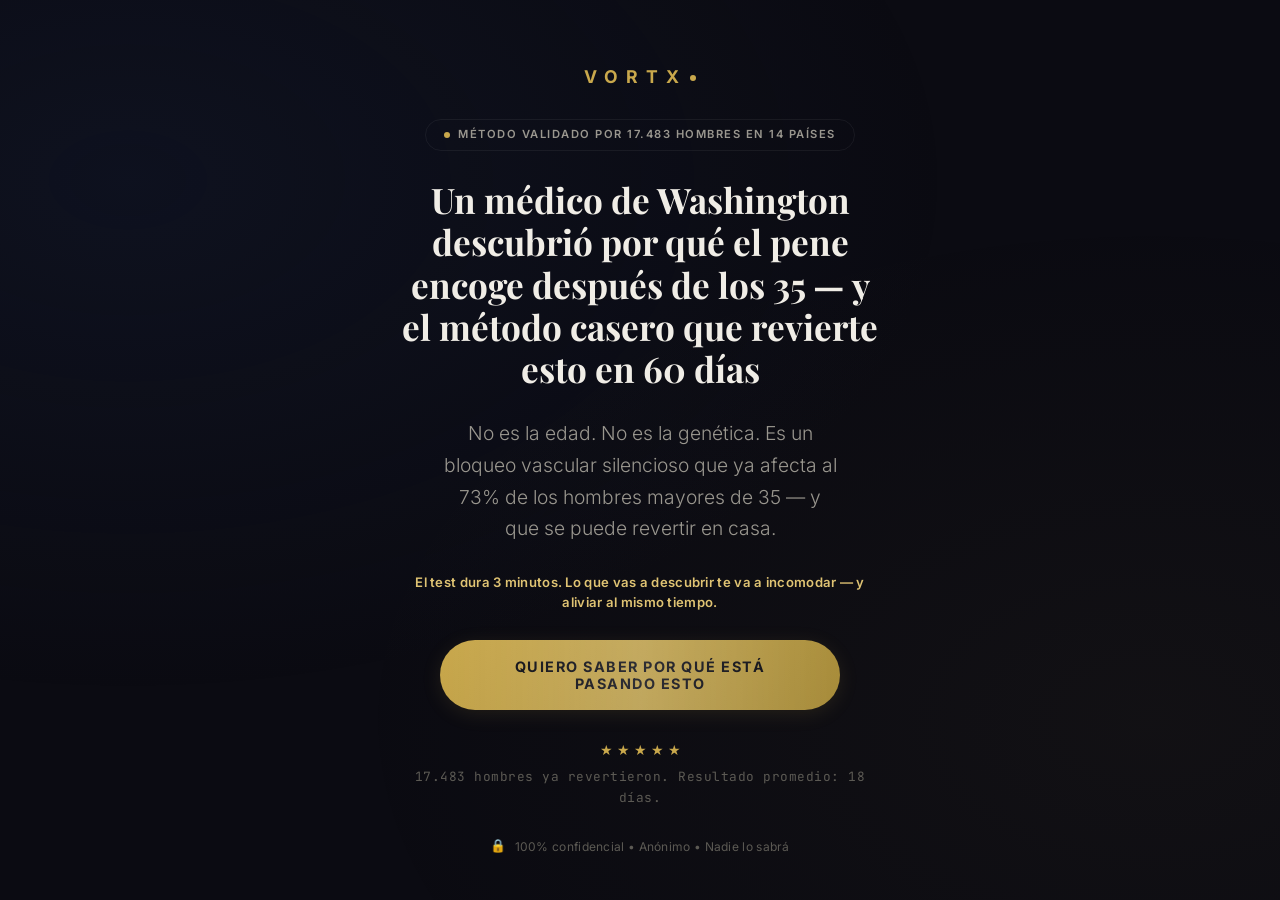
==== index.html @ df826256 "fix(tracking): unify active pixel config and remove duplicate/obsolete meta setup" ====
<!DOCTYPE html>
<html lang="es">
<head>
<meta name="facebook-domain-verification" content="9i96fnu0hjipvj5n4tvkma8zc1mwao" />
<!-- Meta Pixel/GA4: inicializados pelo tracking.min.js (evita duplicidade) -->
  <meta charset="UTF-8">
  <meta name="viewport" content="width=device-width, initial-scale=1.0, maximum-scale=1.0, user-scalable=no">
  <title>VORTX | Test Vascular Masculino Gratuito</title>
  <meta name="description" content="Test vascular gratuito revela por qué tu pene parece más pequeño y cómo revertirlo en 60 días. 17.483 hombres ya lo hicieron. Confidencial y anónimo.">
  <meta name="robots" content="noindex, nofollow">
  <meta name="theme-color" content="#0B0B12">
  <link rel="icon" href="data:image/svg+xml,<svg xmlns='http://www.w3.org/2000/svg' viewBox='0 0 100 100'><text y='.9em' font-size='90'>⚡</text></svg>">

  <style>@font-face{font-family:'Playfair Display Fallback';src:local('Georgia');size-adjust:112%;ascent-override:90%;descent-override:22%;line-gap-override:0%}@font-face{font-family:'Inter Fallback';src:local('Arial');size-adjust:107%;ascent-override:90%;descent-override:22%;line-gap-override:0%}:root{--bg-primary:#0B0B12;--bg-secondary:#101018;--bg-card:rgba(255,255,255,0.04);--bg-card-hover:rgba(255,255,255,0.07);--bg-card-selected:rgba(201,168,76,0.08);--bg-input:rgba(255,255,255,0.05);--bg-interstitial:#0E0E16;--gold:#C9A84C;--gold-light:#DFC373;--gold-dark:#A68B3A;--gold-glow:rgba(201,168,76,0.12);--gold-subtle:rgba(201,168,76,0.06);--text-primary:#F0EDE6;--text-secondary:#9A978F;--text-muted:#5C5A54;--text-gold:#C9A84C;--border-default:rgba(255,255,255,0.06);--border-hover:rgba(255,255,255,0.12);--border-selected:rgba(201,168,76,0.5);--status-critical:#C44B4B;--status-attention:#D4940A;--status-moderate:#C9A84C;--status-good:#4CAF6A;--radius-card:20px;--radius-btn:50px;--radius-sm:12px;--radius-md:16px;--radius-lg:24px;--radius-full:50%;--font-display:'Playfair Display','Playfair Display Fallback',Georgia,serif;--font-body:'Inter','Inter Fallback',-apple-system,sans-serif;--font-mono:'JetBrains Mono',monospace;--transition:250ms ease;--transition-slow:400ms cubic-bezier(0.16,1,0.3,1)}*,::after,::before{margin:0;padding:0;box-sizing:border-box}html{font-size:16px;-webkit-font-smoothing:antialiased}body{font-family:var(--font-body);background:var(--bg-primary);color:var(--text-primary);line-height:1.6;min-height:100vh;overflow-x:hidden}body::before{content:'';position:fixed;inset:0;background:radial-gradient(ellipse at 10% 20%,rgba(22,33,62,.3) 0,transparent 50%),radial-gradient(ellipse at 90% 80%,rgba(201,168,76,.04) 0,transparent 50%);pointer-events:none;z-index:0;contain:strict}a{color:var(--gold);text-decoration:none}.app-container{position:relative;z-index:1;min-height:100vh}.screen{display:none;min-height:100vh;min-height:100dvh;padding:24px 20px;max-width:520px;margin:0 auto;width:100%;flex-direction:column}.screen.active{display:flex}.gate{text-align:center;justify-content:center;align-items:center;gap:28px;padding:60px 20px 40px}.gate-logo{font-family:var(--font-body);font-weight:700;font-size:1.1rem;letter-spacing:8px;color:var(--gold);text-transform:uppercase}.gate-logo span{display:inline-block;width:6px;height:6px;background:var(--gold);border-radius:var(--radius-full);margin-left:3px;vertical-align:middle}.gate-badge{display:inline-flex;align-items:center;gap:8px;padding:6px 18px;border:1px solid var(--border-default);border-radius:var(--radius-btn);font-size:.7rem;font-weight:600;color:var(--text-secondary);letter-spacing:1.5px;text-transform:uppercase}.gate-badge::before{content:'';width:6px;height:6px;border-radius:var(--radius-full);background:var(--gold);animation:2s ease-in-out infinite pulse}.gate-headline{font-family:var(--font-display);font-weight:700;font-size:clamp(1.65rem,6vw,2.2rem);line-height:1.2;color:var(--text-primary);max-width:480px}.gate-subheadline{font-size:clamp(1.1rem,3.2vw,1.2rem);font-weight:300;color:var(--text-secondary);max-width:400px;line-height:1.65}.gate-timer-strip{font-size:.82rem;font-weight:600;color:var(--gold-light);letter-spacing:.3px;line-height:1.5}.gate-social-proof{display:flex;flex-direction:column;align-items:center;gap:6px}.stars{display:flex;gap:3px;color:var(--gold);font-size:.9rem}.gate-social-count{font-family:var(--font-mono);font-size:.8rem;color:var(--text-muted);letter-spacing:.5px}.gate-privacy{display:flex;align-items:center;gap:8px;font-size:.75rem;color:var(--text-muted);letter-spacing:.3px}.gate-privacy::before{content:'🔒';font-size:.8rem}.btn-cta{display:flex;align-items:center;justify-content:center;padding:18px 40px;background:linear-gradient(135deg,var(--gold),var(--gold-dark));color:var(--bg-primary);font-family:var(--font-body);font-weight:700;font-size:.9rem;letter-spacing:1.5px;text-transform:uppercase;border:none;border-radius:var(--radius-btn);cursor:pointer;transition:all var(--transition);width:100%;max-width:400px;margin:0 auto;min-height:58px;position:relative;overflow:hidden;box-shadow:0 4px 20px var(--gold-glow)}.btn-cta::after{content:'';position:absolute;top:0;left:0;width:100%;height:100%;background:linear-gradient(90deg,transparent,rgba(255,255,255,.15),transparent);animation:4s ease-in-out infinite shimmer;will-change:transform}@keyframes pulse{0%,100%{opacity:.4;transform:scale(1)}50%{opacity:1;transform:scale(1.3)}}@keyframes shimmer{0%{transform:translateX(-100%)}100%,40%{transform:translateX(100%)}}</style>

  <link rel="preload" href="css/styles.css" as="style" onload="this.onload=null;this.rel='stylesheet'">
  <noscript><link rel="stylesheet" href="css/styles.css"></noscript>
  <link rel="preload" href="/fonts/playfair-display-latin-700-normal.woff2" as="font" type="font/woff2" crossorigin>
  <link rel="preload" href="/fonts/inter-latin-400-normal.woff2" as="font" type="font/woff2" crossorigin>
  <link rel="preload" href="/fonts/fonts.css" as="style" onload="this.onload=null;this.rel='stylesheet'">
  <noscript><link rel="stylesheet" href="/fonts/fonts.css"></noscript>
</head>
<body>
  <div class="app-container">

    <section id="gate" class="screen gate active">
      <div class="gate-logo">VORTX<span></span></div>
      <div class="gate-badge">Método validado por 17.483 hombres en 14 países</div>
      <h1 class="gate-headline">Un médico de Washington descubrió por qué el pene encoge después de los 35 — y el método casero que revierte esto en 60 días</h1>
      <p class="gate-subheadline">No es la edad. No es la genética. Es un bloqueo vascular silencioso que ya afecta al 73% de los hombres mayores de 35 — y que se puede revertir en casa.</p>
      <div class="gate-timer-strip">El test dura 3 minutos. Lo que vas a descubrir te va a incomodar — y aliviar al mismo tiempo.</div>
      <button class="btn-cta" id="btn-start">QUIERO SABER POR QUÉ ESTÁ PASANDO ESTO</button>
      <div class="gate-social-proof">
        <div class="stars">★ ★ ★ ★ ★</div>
        <span class="gate-social-count">17.483 hombres ya revertieron. Resultado promedio: 18 días.</span>
      </div>
      <div class="gate-privacy">100% confidencial • Anónimo • Nadie lo sabrá</div>
    </section>

    <div class="progress-bar-container" id="progress-bar" style="display: none;">
      <div class="progress-inner">
        <button class="progress-back-btn" id="btn-back" aria-label="Atrás">‹</button>
        <div style="flex:1">
          <div class="progress-phases" id="progress-phases"></div>
          <div class="progress-phase-labels" id="progress-labels"></div>
        </div>
      </div>
    </div>

    <section id="quiz" class="screen quiz-screen">
      <div id="step-container" class="step-container"></div>
    </section>
    <section id="interstitial" class="screen interstitial"></section>
    <section id="bridge" class="screen bridge-screen"></section>
    <section id="loading" class="screen loading-screen"></section>
    <section id="result" class="screen result-screen"></section>
    <section id="protocol" class="screen protocol-screen"></section>
    <section id="pricing" class="screen pricing-screen"></section>
    <section id="thankyou" class="screen thankyou-screen"></section>

  </div>

  <script>window.vortxTrack=function(e,p){(window._vtq=window._vtq||[]).push({e:e,p:p||{}})};(window.requestIdleCallback||function(c){setTimeout(c,2000)})(function(){var s=document.createElement("script");s.src="js/tracking.min.js";document.body.appendChild(s)})</script>
  
  <script src="js/quiz-data.js" defer></script>
  <script src="js/app.js" defer></script>
</body>
</html>
---- css/styles.css ----
/* ============================================================
   VORTX — Design System v2: Premium HARNA-inspired
   Dark Mode + Dourado + Clean/Spacious Layout
   ============================================================ */


/* ── Design Tokens ────────────────────────────────────────── */

/* Font fallback metrics to prevent CLS during font swap */
@font-face {
  font-family: 'Playfair Display Fallback';
  src: local('Georgia');
  size-adjust: 112%;
  ascent-override: 90%;
  descent-override: 22%;
  line-gap-override: 0%;
}

@font-face {
  font-family: 'Inter Fallback';
  src: local('Arial');
  size-adjust: 107%;
  ascent-override: 90%;
  descent-override: 22%;
  line-gap-override: 0%;
}

:root {
  --bg-primary: #0B0B12;
  --bg-secondary: #101018;
  --bg-card: rgba(255, 255, 255, 0.04);
  --bg-card-hover: rgba(255, 255, 255, 0.07);
  --bg-card-selected: rgba(201, 168, 76, 0.08);
  --bg-input: rgba(255, 255, 255, 0.05);
  --bg-interstitial: #0E0E16;

  --gold: #C9A84C;
  --gold-light: #DFC373;
  --gold-dark: #A68B3A;
  --gold-glow: rgba(201, 168, 76, 0.12);
  --gold-subtle: rgba(201, 168, 76, 0.06);

  --text-primary: #F0EDE6;
  --text-secondary: #9A978F;
  --text-muted: #5C5A54;
  --text-gold: #C9A84C;

  --border-default: rgba(255, 255, 255, 0.06);
  --border-hover: rgba(255, 255, 255, 0.12);
  --border-selected: rgba(201, 168, 76, 0.5);

  --status-critical: #C44B4B;
  --status-attention: #D4940A;
  --status-moderate: #C9A84C;
  --status-good: #4CAF6A;

  --radius-card: 20px;
  --radius-btn: 50px;
  --radius-sm: 12px;
  --radius-md: 16px;
  --radius-lg: 24px;
  --radius-full: 50%;

  --font-display: 'Playfair Display', 'Playfair Display Fallback', Georgia, serif;
  --font-body: 'Inter', 'Inter Fallback', -apple-system, sans-serif;
  --font-mono: 'JetBrains Mono', monospace;

  --transition: 250ms ease;
  --transition-slow: 400ms cubic-bezier(0.16, 1, 0.3, 1);
}

/* ── Reset ────────────────────────────────────────────────── */
*, *::before, *::after { margin: 0; padding: 0; box-sizing: border-box; }
html { font-size: 16px; -webkit-font-smoothing: antialiased; }

body {
  font-family: var(--font-body);
  background: var(--bg-primary);
  color: var(--text-primary);
  line-height: 1.6;
  min-height: 100vh;
  overflow-x: hidden;
}

/* Ambient glow edges — like HARNA's soft blue edges but in our palette */
body::before {
  content: '';
  position: fixed;
  inset: 0;
  background:
    radial-gradient(ellipse at 10% 20%, rgba(22, 33, 62, 0.3) 0%, transparent 50%),
    radial-gradient(ellipse at 90% 80%, rgba(201, 168, 76, 0.04) 0%, transparent 50%);
  pointer-events: none;
  z-index: 0;
  contain: strict;
}

a { color: var(--gold); text-decoration: none; }

/* ── Layout ──────────────────────────────────────────────── */
.app-container {
  position: relative;
  z-index: 1;
  min-height: 100vh;
}

.screen {
  display: none;
  min-height: 100vh;
  min-height: 100dvh;
  padding: 24px 20px;
  max-width: 520px;
  margin: 0 auto;
  width: 100%;
  flex-direction: column;
}

.screen.active {
  display: flex;
}

/* ── GATE / LANDING ──────────────────────────────────────── */
.gate {
  text-align: center;
  justify-content: center;
  align-items: center;
  gap: 28px;
  padding: 60px 20px 40px;
}

.gate-logo {
  font-family: var(--font-body);
  font-weight: 700;
  font-size: 1.1rem;
  letter-spacing: 8px;
  color: var(--gold);
  text-transform: uppercase;
}

.gate-logo span {
  display: inline-block;
  width: 6px;
  height: 6px;
  background: var(--gold);
  border-radius: var(--radius-full);
  margin-left: 3px;
  vertical-align: middle;
}

.gate-badge {
  display: inline-flex;
  align-items: center;
  gap: 8px;
  padding: 6px 18px;
  border: 1px solid var(--border-default);
  border-radius: var(--radius-btn);
  font-size: 0.7rem;
  font-weight: 600;
  color: var(--text-secondary);
  letter-spacing: 1.5px;
  text-transform: uppercase;
}

.gate-badge::before {
  content: '';
  width: 6px;
  height: 6px;
  border-radius: var(--radius-full);
  background: var(--gold);
  animation: pulse 2s ease-in-out infinite;
}

.gate-headline {
  font-family: var(--font-display);
  font-weight: 700;
  font-size: clamp(1.65rem, 6vw, 2.2rem);
  line-height: 1.2;
  color: var(--text-primary);
  max-width: 480px;
}

.gate-headline .rotating-number {
  display: inline-block;
  font-family: var(--font-mono);
  font-weight: 700;
  color: var(--gold);
  min-width: 2.2ch;
  transition: opacity 0.3s ease;
}

.gate-subheadline {
  font-size: clamp(1.1rem, 3.2vw, 1.2rem);
  font-weight: 300;
  color: var(--text-secondary);
  max-width: 400px;
  line-height: 1.65;
}

.gate-timer-strip {
  font-size: .82rem;
  font-weight: 600;
  color: var(--gold-light);
  letter-spacing: .3px;
  line-height: 1.5;
}

.gate-social-proof {
  display: flex;
  flex-direction: column;
  align-items: center;
  gap: 6px;
}

.stars { display: flex; gap: 3px; color: var(--gold); font-size: 0.9rem; }

.gate-social-count {
  font-family: var(--font-mono);
  font-size: 0.8rem;
  color: var(--text-muted);
  letter-spacing: 0.5px;
}

.gate-privacy {
  display: flex;
  align-items: center;
  gap: 8px;
  font-size: 0.75rem;
  color: var(--text-muted);
  letter-spacing: 0.3px;
}

.gate-privacy::before { content: '🔒'; font-size: 0.8rem; }

/* ── CTA BUTTONS ─────────────────────────────────────────── */
.btn-cta {
  display: flex;
  align-items: center;
  justify-content: center;
  padding: 18px 40px;
  background: linear-gradient(135deg, var(--gold), var(--gold-dark));
  color: var(--bg-primary);
  font-family: var(--font-body);
  font-weight: 700;
  font-size: 0.9rem;
  letter-spacing: 1.5px;
  text-transform: uppercase;
  border: none;
  border-radius: var(--radius-btn);
  cursor: pointer;
  transition: all var(--transition);
  width: 100%;
  max-width: 400px;
  margin: 0 auto;
  min-height: 58px;
  position: relative;
  overflow: hidden;
  box-shadow: 0 4px 20px var(--gold-glow);
}

.btn-cta:hover {
  transform: translateY(-2px);
  box-shadow: 0 8px 32px rgba(201, 168, 76, 0.2);
}

.btn-cta:active { transform: translateY(0); }

.btn-cta:disabled {
  opacity: 0.3;
  cursor: not-allowed;
  transform: none;
  box-shadow: none;
}

.btn-cta::after {
  content: '';
  position: absolute;
  top: 0;
  left: 0;
  width: 100%;
  height: 100%;
  background: linear-gradient(90deg, transparent, rgba(255, 255, 255, 0.15), transparent);
  animation: shimmer 4s ease-in-out infinite;
  will-change: transform;
}

/* ── PROGRESS BAR (HARNA-style segmented thin bar) ───────── */
.progress-bar-container {
  position: fixed;
  top: 0;
  left: 0;
  width: 100%;
  z-index: 100;
  background: #0B0B12;
  
  padding: 16px 20px 12px;
  border-bottom: 1px solid var(--border-default);
}

.progress-inner {
  max-width: 520px;
  margin: 0 auto;
  display: flex;
  align-items: center;
  gap: 12px;
}

.progress-back-btn {
  width: 36px;
  height: 36px;
  border-radius: var(--radius-full);
  background: var(--bg-card);
  border: 1px solid var(--border-default);
  display: flex;
  align-items: center;
  justify-content: center;
  cursor: pointer;
  color: var(--text-secondary);
  font-size: 1rem;
  transition: all var(--transition);
  flex-shrink: 0;
}

.progress-back-btn:hover {
  background: var(--bg-card-hover);
  color: var(--text-primary);
}

.progress-phases {
  display: flex;
  gap: 4px;
  flex: 1;
}

.progress-phase {
  flex: 1;
  height: 4px;
  background: rgba(255, 255, 255, 0.06);
  border-radius: 2px;
  overflow: hidden;
  position: relative;
}

.progress-phase-fill {
  height: 100%;
  width: 0%;
  background: linear-gradient(90deg, var(--gold-dark), var(--gold));
  border-radius: 2px;
  transition: width 0.5s ease;
}

.progress-phase.completed .progress-phase-fill {
  width: 100%;
}

.progress-phase-labels {
  display: flex;
  gap: 4px;
  margin-top: 6px;
}

.progress-phase-label {
  flex: 1;
  text-align: center;
  font-size: 0.55rem;
  font-weight: 600;
  letter-spacing: 1.5px;
  text-transform: uppercase;
  color: var(--text-muted);
  transition: color var(--transition);
}

.progress-phase-label.active {
  color: var(--gold);
}

.progress-phase-label.completed {
  color: var(--text-secondary);
}

/* ── QUIZ STEP SCREEN ────────────────────────────────────── */
.quiz-screen {
  padding-top: 90px;
  padding-bottom: 40px;
  justify-content: flex-start;
}

.step-container {
  width: 100%;
  text-align: center;
}

.step-container.fade-enter {
  animation: fadeSlideUp 0.4s var(--transition-slow) forwards;
}

.step-question {
  font-family: var(--font-display);
  font-weight: 600;
  font-size: clamp(1.5rem, 5vw, 2rem);
  line-height: 1.3;
  margin-bottom: 6px;
  color: var(--text-primary);
  text-align: center;
}

/* Highlighted keyword in question — HARNA style */
.step-question .highlight {
  color: #FFFFFF;
  font-style: normal;
  font-weight: 700;
}

.step-microcopy {
  font-size: 0.88rem;
  font-weight: 400;
  color: var(--text-muted);
  margin-bottom: 32px;
  line-height: 1.5;
  text-align: center;
}

.step-no-microcopy {
  margin-bottom: 32px;
}

/* ── OPTION CARDS — HARNA-style (large, rounded, clean) ──── */
.options-grid {
  display: flex;
  flex-direction: column;
  gap: 12px;
  margin-bottom: 24px;
}

.option-card {
  display: flex;
  align-items: center;
  padding: 20px 24px;
  background: var(--bg-card);
  border: 1.5px solid var(--border-default);
  border-radius: var(--radius-card);
  cursor: pointer;
  transition: all var(--transition);
  user-select: none;
  -webkit-tap-highlight-color: transparent;
  text-align: left;
  gap: 16px;
}

.option-card:hover {
  border-color: var(--border-hover);
  background: var(--bg-card-hover);
}

.option-card.selected {
  border-color: var(--border-selected);
  background: var(--bg-card-selected);
}

.option-card-icon {
  font-size: 1.3rem;
  width: 42px;
  height: 42px;
  display: flex;
  align-items: center;
  justify-content: center;
  background: var(--gold-subtle);
  border-radius: var(--radius-sm);
  flex-shrink: 0;
}

.option-card-label {
  font-weight: 500;
  font-size: 1rem;
  color: var(--text-primary);
  flex: 1;
}

/* Arrow for single-select (HARNA-style) */
.single-select .option-card::after {
  content: '→';
  color: var(--text-muted);
  font-size: 1.1rem;
  flex-shrink: 0;
  transition: all var(--transition);
}

.single-select .option-card:hover::after {
  color: var(--gold);
  transform: translateX(3px);
}

.single-select .option-card.selected::after {
  color: var(--gold);
}

/* Checkbox for multi-select */
.multi-select .option-card-check {
  width: 24px;
  height: 24px;
  border: 2px solid rgba(255, 255, 255, 0.12);
  border-radius: 8px;
  flex-shrink: 0;
  display: flex;
  align-items: center;
  justify-content: center;
  transition: all var(--transition);
}

.multi-select .option-card.selected .option-card-check {
  border-color: var(--gold);
  background: var(--gold);
}

.multi-select .option-card.selected .option-card-check::after {
  content: '✓';
  color: var(--bg-primary);
  font-size: 0.75rem;
  font-weight: 700;
}

/* ── TRIGGER MESSAGE ─────────────────────────────────────── */
.step-trigger {
  display: none;
  padding: 16px 20px;
  margin-top: 16px;
  background: var(--gold-subtle);
  border-left: 3px solid var(--gold);
  border-radius: 0 var(--radius-sm) var(--radius-sm) 0;
  font-size: 0.88rem;
  color: var(--text-secondary);
  line-height: 1.6;
  text-align: left;
  animation: fadeSlideUp 0.3s ease;
}

.step-trigger.visible { display: block; }

/* ── INPUT FIELDS ────────────────────────────────────────── */
.input-group {
  margin-bottom: 20px;
  text-align: left;
}

.input-label {
  display: block;
  font-size: 0.8rem;
  font-weight: 600;
  color: var(--text-secondary);
  margin-bottom: 8px;
  letter-spacing: 0.5px;
  text-transform: uppercase;
}

.input-field {
  width: 100%;
  padding: 18px 24px;
  background: var(--bg-input);
  border: 1.5px solid var(--border-default);
  border-radius: var(--radius-card);
  color: var(--text-primary);
  font-family: var(--font-body);
  font-size: 1.1rem;
  transition: all var(--transition);
  outline: none;
  text-align: center;
}

.input-field::placeholder { color: var(--text-muted); }

.input-field:focus {
  border-color: var(--gold);
  box-shadow: 0 0 0 4px var(--gold-glow);
}

.input-field.mono {
  font-family: var(--font-mono);
  font-size: 1.3rem;
  font-weight: 600;
  letter-spacing: 1px;
}

.input-unit {
  position: absolute;
  right: 24px;
  top: 50%;
  transform: translateY(-50%);
  color: var(--text-muted);
  font-size: 0.85rem;
  font-weight: 500;
}

.input-wrapper { position: relative; }

/* ── WhatsApp Input ──────────────────────────────────────── */
.whatsapp-input-wrapper {
  display: flex;
  align-items: stretch;
  width: 100%;
  gap: 0;
  border-radius: var(--radius-card);
  overflow: hidden;
  border: 1.5px solid var(--border-default);
  transition: border-color var(--transition), box-shadow var(--transition);
}

.whatsapp-input-wrapper:focus-within {
  border-color: var(--gold);
  box-shadow: 0 0 0 4px var(--gold-glow);
}

.whatsapp-ddi-select {
  flex-shrink: 0;
  width: 110px;
  background: rgba(255,255,255,0.04);
  border: none;
  border-right: 1.5px solid var(--border-default);
  color: var(--text-primary);
  font-family: var(--font-mono);
  font-size: 0.85rem;
  font-weight: 600;
  padding: 0 8px 0 12px;
  height: 58px;
  cursor: pointer;
  outline: none;
  appearance: none;
  -webkit-appearance: none;
  background-image: url("data:image/svg+xml,%3Csvg xmlns='http://www.w3.org/2000/svg' width='10' height='6' viewBox='0 0 10 6'%3E%3Cpath d='M1 1l4 4 4-4' stroke='%239A978F' stroke-width='1.5' fill='none' stroke-linecap='round'/%3E%3C/svg%3E");
  background-repeat: no-repeat;
  background-position: right 8px center;
  padding-right: 24px;
}

.whatsapp-ddi-select option {
  background: #1A1A2E;
  color: #F0EDE6;
  font-size: 0.9rem;
}

.whatsapp-field {
  flex: 1;
  border: none !important;
  border-radius: 0 !important;
  box-shadow: none !important;
  padding-left: 16px !important;
  text-align: left !important;
  letter-spacing: 1px;
  font-family: var(--font-mono) !important;
  font-size: 1.1rem !important;
  font-weight: 600 !important;
  background: transparent;
  width: 100%;
  height: 58px;
  outline: none;
}

.whatsapp-input-wrapper .input-field {
  border: none !important;
  box-shadow: none !important;
}

.biometric-grid {
  display: grid;
  grid-template-columns: 1fr 1fr;
  gap: 16px;
}

@media (max-width: 479px) {
  .biometric-grid { grid-template-columns: 1fr; }
}

/* ── BOTTOM CTA ──────────────────────────────────────────── */
.step-footer {
  width: 100%;
  padding: 32px 0 16px;
  display: flex;
  justify-content: center;
  margin-top: auto;
}

.step-footer .btn-cta {
  max-width: 480px;
}

/* ── INTERSTITIAL SCREENS (HARNA-style motivational) ─────── */
.interstitial {
  text-align: center;
  justify-content: center;
  align-items: center;
  gap: 24px;
  padding: 80px 20px 40px;
}

.interstitial-image {
  width: 100%;
  max-width: 300px;
  height: 220px;
  background: var(--bg-card);
  border-radius: var(--radius-lg);
  display: flex;
  align-items: center;
  justify-content: center;
  overflow: hidden;
}

.interstitial-image-placeholder {
  font-size: 80px;
  opacity: 0.6;
}

.interstitial-headline {
  font-family: var(--font-display);
  font-weight: 700;
  font-size: clamp(1.6rem, 5vw, 2.2rem);
  line-height: 1.25;
  color: var(--text-primary);
}

.interstitial-headline .highlight {
  color: #FFFFFF;
  font-style: normal;
  font-weight: 700;
}

.interstitial-text {
  font-size: 1rem;
  font-weight: 300;
  color: var(--text-secondary);
  line-height: 1.7;
  max-width: 400px;
}

.interstitial-stat {
  font-family: var(--font-mono);
  font-size: 0.8rem;
  color: var(--text-muted);
  letter-spacing: 0.5px;
}

/* ── SHOCK SCREEN (micro-tela de choque nos triggers) ────── */
.shock-screen {
  display: flex;
  flex-direction: column;
  align-items: center;
  justify-content: center;
  text-align: center;
  gap: 28px;
  min-height: 60vh;
  padding: 40px 20px;
  animation: fadeSlideUp 0.4s ease forwards;
}

.shock-icon {
  font-size: 3.5rem;
  width: 80px;
  height: 80px;
  display: flex;
  align-items: center;
  justify-content: center;
  border-radius: var(--radius-full);
  background: rgba(196, 75, 75, 0.08);
  border: 1px solid rgba(196, 75, 75, 0.15);
}

.shock-alert .shock-icon {
  background: rgba(196, 75, 75, 0.1);
  border-color: rgba(196, 75, 75, 0.2);
  animation: pulse 2s ease-in-out infinite;
}

.shock-positive .shock-icon {
  background: var(--gold-subtle);
  border-color: rgba(201, 168, 76, 0.2);
}

.shock-body {
  font-family: var(--font-body);
  font-size: 1.05rem;
  font-weight: 400;
  color: var(--text-secondary);
  line-height: 1.75;
  max-width: 420px;
}

.shock-alert .shock-body {
  color: var(--text-primary);
}

.shock-cta {
  max-width: 380px;
}

/* ── LOADING SCREEN ──────────────────────────────────────── */
.loading-screen {
  text-align: center;
  justify-content: center;
  align-items: center;
  gap: 28px;
  padding: 40px 20px;
}

/* Concentric rings like HARNA */
.loading-rings {
  position: relative;
  width: 160px;
  height: 160px;
}

.loading-ring {
  position: absolute;
  border-radius: var(--radius-full);
  border: 1.5px solid rgba(201, 168, 76, 0.1);
}

.loading-ring:nth-child(1) { inset: 0; animation: ringPulse 2s ease-in-out infinite; }
.loading-ring:nth-child(2) { inset: 15px; animation: ringPulse 2s ease-in-out 0.3s infinite; }
.loading-ring:nth-child(3) { inset: 30px; animation: ringPulse 2s ease-in-out 0.6s infinite; }
.loading-ring:nth-child(4) { inset: 45px; border-color: rgba(201, 168, 76, 0.2); animation: ringPulse 2s ease-in-out 0.9s infinite; }

.loading-percentage {
  position: absolute;
  top: 50%;
  left: 50%;
  transform: translate(-50%, -50%);
  font-family: var(--font-mono);
  font-size: 1.6rem;
  font-weight: 600;
  color: var(--gold);
}

.loading-headline {
  font-family: var(--font-display);
  font-weight: 600;
  font-size: 1.4rem;
  color: var(--text-primary);
}

.loading-message {
  font-size: 0.95rem;
  color: var(--text-secondary);
  min-height: 1.6em;
  transition: opacity 0.3s ease;
}

/* Loading testimonial CAROUSEL (auto-rotate, 1 visible at a time) */
.loading-testimonials-carousel {
  position: relative;
  width: 100%;
  min-height: 180px;
}

.loading-testimonial-card {
  position: absolute;
  top: 0;
  left: 0;
  width: 100%;
  padding: 20px 24px;
  background: var(--bg-card);
  border: 1px solid var(--border-default);
  border-radius: var(--radius-card);
  text-align: left;
  opacity: 0;
  transform: translateY(10px);
  transition: opacity 0.5s ease, transform 0.5s ease;
  pointer-events: none;
}

.loading-testimonial-card.active {
  opacity: 1;
  transform: translateY(0);
  pointer-events: auto;
}

.loading-testimonial-header {
  display: flex;
  align-items: center;
  gap: 12px;
  margin-bottom: 12px;
}

.loading-testimonial-avatar {
  width: 60px;
  height: 60px;
  border-radius: var(--radius-full);
  background: linear-gradient(135deg, var(--gold-dark), var(--gold));
  color: var(--bg-primary);
  display: flex;
  align-items: center;
  justify-content: center;
  font-weight: 700;
  font-size: 1rem;
  flex-shrink: 0;
  overflow: hidden;
}

.loading-testimonial-avatar img {
  width: 100%;
  height: 100%;
  object-fit: cover;
}

.loading-testimonial-name {
  font-weight: 600;
  font-size: 0.85rem;
  color: var(--text-primary);
}

.loading-testimonial-stars {
  color: var(--gold);
  font-size: 0.7rem;
  margin-top: 2px;
}

.loading-testimonial-text {
  font-size: 0.88rem;
  color: var(--text-secondary);
  line-height: 1.6;
  font-style: italic;
  margin-bottom: 14px;
}

.loading-testimonial-result {
  display: flex;
  align-items: center;
  gap: 10px;
  flex-wrap: wrap;
}

.loading-testimonial-badge {
  font-family: var(--font-mono);
  font-size: 0.7rem;
  font-weight: 600;
  color: var(--status-good);
  background: rgba(76, 175, 106, 0.08);
  padding: 4px 10px;
  border-radius: var(--radius-btn);
  letter-spacing: 0.5px;
}

.loading-testimonial-highlight {
  font-family: var(--font-mono);
  font-size: 0.7rem;
  font-weight: 600;
  color: var(--gold);
  background: var(--gold-subtle);
  padding: 4px 10px;
  border-radius: var(--radius-btn);
  letter-spacing: 0.5px;
}

/* Dots navigation */
.loading-testimonials-dots {
  display: flex;
  justify-content: center;
  gap: 8px;
  margin-top: 8px;
}

.loading-testimonials-dots .dot {
  width: 8px;
  height: 8px;
  border-radius: var(--radius-full);
  background: rgba(255, 255, 255, 0.1);
  transition: all 0.3s ease;
}

.loading-testimonials-dots .dot.active {
  background: var(--gold);
  width: 24px;
  border-radius: 4px;
}

/* ── RESULT SCREEN ───────────────────────────────────────── */
.result-screen {
  text-align: center;
  padding: 60px 20px 40px;
  gap: 24px;
  align-items: center;
}

.result-gauge {
  width: 180px;
  height: 180px;
  position: relative;
  margin: 8px auto;
}

.result-gauge svg { width: 100%; height: 100%; transform: rotate(-90deg); }
.result-gauge-bg { fill: none; stroke: rgba(255,255,255,0.05); stroke-width: 6; }
.result-gauge-fill {
  fill: none;
  stroke: var(--gold);
  stroke-width: 6;
  stroke-linecap: round;
  stroke-dasharray: 502;
  stroke-dashoffset: 502;
  transition: stroke-dashoffset 2s ease, stroke 0.5s ease;
}

.result-score-value {
  position: absolute;
  top: 50%;
  left: 50%;
  transform: translate(-50%, -50%);
  text-align: center;
}

.result-score-number {
  font-family: var(--font-mono);
  font-size: 2.6rem;
  font-weight: 700;
  line-height: 1;
  color: var(--gold);
}

.result-score-out-of {
  font-family: var(--font-mono);
  font-size: 0.8rem;
  color: var(--text-muted);
  margin-top: 4px;
}

.result-score-label {
  font-size: 0.7rem;
  font-weight: 700;
  letter-spacing: 2px;
  text-transform: uppercase;
  margin-top: 6px;
}

.result-description {
  font-size: 0.95rem;
  color: var(--text-secondary);
  line-height: 1.7;
  max-width: 440px;
}

.result-critical-areas {
  display: grid;
  grid-template-columns: 1fr 1fr;
  gap: 10px;
  width: 100%;
}

.critical-area-card {
  display: flex;
  align-items: center;
  gap: 10px;
  padding: 14px 16px;
  background: var(--bg-card);
  border: 1px solid var(--border-default);
  border-radius: var(--radius-md);
  text-align: left;
}

.critical-area-icon { font-size: 1.2rem; }

.critical-area-label {
  font-size: 0.78rem;
  font-weight: 600;
  color: var(--text-primary);
}

.critical-area-status {
  font-size: 0.65rem;
  font-weight: 700;
  text-transform: uppercase;
  letter-spacing: 1px;
  margin-top: 2px;
}

.status-critical { color: var(--status-critical); }
.status-attention { color: var(--status-attention); }
.status-moderate { color: var(--status-moderate); }
.status-good { color: var(--status-good); }

@media (max-width: 400px) {
  .result-critical-areas { grid-template-columns: 1fr; }
}

/* ── PROTOCOL SCREEN ─────────────────────────────────────── */
.protocol-screen {
  padding: 48px 20px 40px;
  gap: 24px;
}

.protocol-features {
  display: flex;
  flex-direction: column;
  gap: 10px;
}

.protocol-feature {
  display: flex;
  align-items: flex-start;
  gap: 16px;
  padding: 20px;
  background: var(--bg-card);
  border: 1px solid var(--border-default);
  border-radius: var(--radius-card);
  transition: all var(--transition);
  text-align: left;
}

.protocol-feature:hover {
  border-color: var(--border-hover);
}

.protocol-feature-icon {
  font-size: 1.4rem;
  width: 44px;
  height: 44px;
  display: flex;
  align-items: center;
  justify-content: center;
  background: var(--gold-subtle);
  border-radius: var(--radius-sm);
  flex-shrink: 0;
}

.protocol-feature-title {
  font-weight: 600;
  font-size: 0.95rem;
  color: var(--text-primary);
  margin-bottom: 4px;
}

.protocol-feature-desc {
  font-size: 0.85rem;
  color: var(--text-secondary);
  line-height: 1.5;
}

.protocol-seal {
  display: flex;
  align-items: center;
  justify-content: center;
  gap: 8px;
  padding: 14px;
  border: 1px solid var(--border-default);
  border-radius: var(--radius-md);
  font-size: 0.75rem;
  color: var(--text-muted);
  letter-spacing: 0.5px;
}

/* ── TESTIMONIALS ────────────────────────────────────────── */
.testimonials-title {
  font-size: 0.7rem;
  font-weight: 700;
  letter-spacing: 2px;
  text-transform: uppercase;
  color: var(--text-muted);
  text-align: center;
  margin-bottom: 16px;
  margin-top: 24px;
}

.testimonial-card {
  padding: 20px;
  background: var(--bg-card);
  border: 1px solid var(--border-default);
  border-radius: var(--radius-card);
  margin-bottom: 10px;
  text-align: left;
}

.testimonial-header {
  display: flex;
  align-items: center;
  gap: 12px;
  margin-bottom: 12px;
}

.testimonial-avatar {
  width: 60px;
  height: 60px;
  border-radius: var(--radius-full);
  background: linear-gradient(135deg, var(--gold-dark), var(--gold));
  display: flex;
  align-items: center;
  justify-content: center;
  font-weight: 700;
  font-size: 0.8rem;
  color: var(--bg-primary);
  flex-shrink: 0;
  overflow: hidden;
}

.testimonial-avatar img {
  width: 100%;
  height: 100%;
  object-fit: cover;
}

.testimonial-name {
  font-weight: 600;
  font-size: 0.9rem;
  color: var(--text-primary);
}

.testimonial-occupation {
  font-size: 0.75rem;
  color: var(--text-muted);
}

.testimonial-text {
  font-size: 0.88rem;
  color: var(--text-secondary);
  line-height: 1.65;
  font-style: italic;
  margin-bottom: 12px;
}

.testimonial-result {
  display: flex;
  align-items: center;
  gap: 16px;
  padding-top: 12px;
  border-top: 1px solid var(--border-default);
}

.testimonial-score {
  font-family: var(--font-mono);
  font-size: 0.75rem;
  color: var(--text-muted);
}

.testimonial-highlight {
  font-size: 0.78rem;
  font-weight: 600;
  color: var(--gold);
}

/* ── PRICING SCREEN ──────────────────────────────────────── */
.pricing-screen {
  padding: 48px 20px 40px;
  gap: 20px;
}

.pricing-timer-container {
  text-align: center;
  padding: 14px;
  background: rgba(212, 148, 10, 0.06);
  border: 1px solid rgba(212, 148, 10, 0.15);
  border-radius: var(--radius-md);
}

.pricing-timer-label {
  font-size: 0.75rem;
  color: var(--status-attention);
  font-weight: 500;
  margin-bottom: 4px;
}

.pricing-timer {
  font-family: var(--font-mono);
  font-size: 1.6rem;
  font-weight: 700;
  color: var(--status-attention);
  letter-spacing: 2px;
}

.pricing-urgency-bio {
  font-size: 0.88rem;
  color: var(--text-secondary);
  text-align: center;
  line-height: 1.7;
  font-style: italic;
  font-weight: 500;
}

.pricing-plans {
  display: flex;
  flex-direction: column;
  gap: 10px;
}

.pricing-plan {
  padding: 20px;
  background: var(--bg-card);
  border: 2px solid var(--border-default);
  border-radius: var(--radius-card);
  cursor: pointer;
  transition: all var(--transition);
  display: flex;
  flex-direction: column;
}

.pricing-plan:hover { border-color: var(--border-hover); }

.pricing-plan.selected {
  border-color: var(--gold);
  box-shadow: 0 0 30px var(--gold-glow);
}

.pricing-plan.featured { border-color: rgba(201, 168, 76, 0.3); }

.pricing-plan-badge-top {
  display: inline-block;
  margin-bottom: 12px;
  padding: 5px 16px;
  font-size: 0.6rem;
  font-weight: 700;
  letter-spacing: 1px;
  text-transform: uppercase;
  background: linear-gradient(135deg, var(--gold), var(--gold-dark));
  color: var(--bg-primary);
  border-radius: var(--radius-sm);
  align-self: flex-start;
}

.plan-anchor {
  opacity: 0.52 !important;
  filter: grayscale(0.5) !important;
  transform: scale(0.97) !important;
  border-color: rgba(255,255,255,0.06) !important;
}

.plan-anchor-label {
  color: #e05555 !important;
  font-weight: 600 !important;
  font-size: 0.8rem;
  margin-bottom: 10px;
}

.pricing-plan-header {
  display: flex;
  align-items: center;
  justify-content: space-between;
}

.pricing-plan-name {
  font-weight: 600;
  font-size: 1.05rem;
  color: var(--text-primary);
}

.pricing-plan-price-container { text-align: right; }

.pricing-plan-original-price {
  font-family: var(--font-mono);
  font-size: 0.8rem;
  color: var(--text-muted);
  text-decoration: line-through;
}

.pricing-plan-price {
  font-family: var(--font-mono);
  font-size: 1.6rem;
  font-weight: 700;
  color: var(--gold);
  line-height: 1;
}

.pricing-plan-price span {
  font-size: 0.85rem;
  font-weight: 400;
  color: var(--text-muted);
}

.pricing-plan-period {
  font-size: 0.7rem;
  color: var(--text-muted);
  margin-top: 2px;
}

.pricing-plan-features {
  list-style: none;
  margin-top: 14px;
  padding-top: 14px;
  border-top: 1px solid var(--border-default);
}

.pricing-plan-features li {
  display: flex;
  align-items: center;
  gap: 8px;
  font-size: 0.82rem;
  color: var(--text-secondary);
  padding: 3px 0;
}

.pricing-plan-features li::before {
  content: '✦';
  color: var(--gold);
  font-size: 0.65rem;
  flex-shrink: 0;
}

.guarantee-box {
  padding: 20px;
  background: var(--bg-card);
  border: 1px solid var(--border-default);
  border-radius: var(--radius-card);
  text-align: center;
}

.guarantee-icon { font-size: 1.8rem; margin-bottom: 8px; }
.guarantee-title { font-weight: 600; font-size: 0.95rem; color: var(--text-primary); margin-bottom: 8px; }
.guarantee-text { font-size: 0.85rem; color: var(--text-secondary); line-height: 1.6; }

.payment-methods {
  display: flex;
  justify-content: center;
  gap: 20px;
  padding: 12px;
}

.payment-method {
  font-size: 0.75rem;
  color: var(--text-muted);
}

/* ── THANK YOU ───────────────────────────────────────────── */
.thankyou-screen {
  text-align: center;
  justify-content: center;
  align-items: center;
  gap: 28px;
}

.thankyou-checkmark {
  width: 72px;
  height: 72px;
  border-radius: var(--radius-full);
  background: linear-gradient(135deg, var(--gold), var(--gold-dark));
  display: flex;
  align-items: center;
  justify-content: center;
  font-size: 1.8rem;
  animation: scaleIn 0.5s cubic-bezier(0.34, 1.56, 0.64, 1);
}

.thankyou-steps {
  display: flex;
  flex-direction: column;
  gap: 10px;
  width: 100%;
  text-align: left;
}

.thankyou-step {
  display: flex;
  align-items: center;
  gap: 16px;
  padding: 16px 20px;
  background: var(--bg-card);
  border: 1px solid var(--border-default);
  border-radius: var(--radius-card);
}

.thankyou-step-number {
  font-family: var(--font-mono);
  font-size: 0.8rem;
  font-weight: 700;
  color: var(--gold);
  width: 36px;
  height: 36px;
  display: flex;
  align-items: center;
  justify-content: center;
  background: var(--gold-subtle);
  border-radius: var(--radius-sm);
  flex-shrink: 0;
}

.thankyou-step-title { font-weight: 600; font-size: 0.9rem; color: var(--text-primary); }
.thankyou-step-desc { font-size: 0.78rem; color: var(--text-muted); margin-top: 2px; }

/* ── EMAIL OPT-IN ────────────────────────────────────────── */
.optin-container {
  display: flex;
  align-items: center;
  gap: 12px;
  padding: 14px 16px;
  background: var(--bg-card);
  border-radius: var(--radius-md);
  cursor: pointer;
  margin-bottom: 12px;
}

.optin-checkbox {
  width: 24px;
  height: 24px;
  border: 2px solid rgba(255,255,255,0.12);
  border-radius: 8px;
  flex-shrink: 0;
  display: flex;
  align-items: center;
  justify-content: center;
  transition: all var(--transition);
}

.optin-checkbox.checked {
  border-color: var(--gold);
  background: var(--gold);
}

.optin-checkbox.checked::after {
  content: '✓';
  color: var(--bg-primary);
  font-size: 0.7rem;
  font-weight: 700;
}

.optin-label {
  font-size: 0.85rem;
  color: var(--text-secondary);
}

/* ── UTILITY ─────────────────────────────────────────────── */
.text-gold { color: var(--gold); }
.text-center { text-align: center; }
.body-sm { font-size: 0.8rem; color: var(--text-muted); line-height: 1.5; }
.body-md { font-size: 0.95rem; color: var(--text-secondary); }
.heading-xl {
  font-family: var(--font-display);
  font-weight: 700;
  font-size: clamp(1.5rem, 5vw, 2rem);
  line-height: 1.25;
}

/* ── ANIMATIONS ──────────────────────────────────────────── */
@keyframes fadeSlideUp {
  from { opacity: 0; transform: translateY(24px); }
  to { opacity: 1; transform: translateY(0); }
}

@keyframes fadeOut {
  from { opacity: 1; }
  to { opacity: 0; }
}

@keyframes pulse {
  0%, 100% { opacity: 0.4; transform: scale(1); }
  50% { opacity: 1; transform: scale(1.3); }
}

@keyframes shimmer {
  0% { transform: translateX(-100%); }
  40% { transform: translateX(100%); }
  100% { transform: translateX(100%); }
}

@keyframes scaleIn {
  from { transform: scale(0); opacity: 0; }
  to { transform: scale(1); opacity: 1; }
}

@keyframes ringPulse {
  0%, 100% { opacity: 0.3; transform: scale(1); }
  50% { opacity: 0.7; transform: scale(1.03); }
}

.fade-enter { animation: fadeSlideUp 0.4s ease forwards; }

/* ── SCROLLBAR / SELECTION ───────────────────────────────── */
::-webkit-scrollbar { width: 4px; }
::-webkit-scrollbar-track { background: transparent; }
::-webkit-scrollbar-thumb { background: rgba(255,255,255,0.08); border-radius: 2px; }
::selection { background: rgba(201, 168, 76, 0.3); color: var(--text-primary); }

/* ── RESPONSIVE ──────────────────────────────────────────── */
@media (min-width: 768px) {
  .pricing-plans { flex-direction: row; gap: 12px; }
  .pricing-plan { flex: 1; }
}

/* ── SHOCK SCREEN (micro-tela de choque para triggers) ────── */
.shock-screen {
  display: flex;
  flex-direction: column;
  align-items: center;
  justify-content: center;
  gap: 24px;
  padding: 80px 28px 48px;
  text-align: center;
  min-height: 60vh;
  animation: fadeSlideUp 0.35s ease forwards;
}

.shock-icon {
  font-size: 56px;
  line-height: 1;
}

.shock-body {
  font-size: clamp(1rem, 3.5vw, 1.2rem);
  font-weight: 400;
  color: var(--text-primary);
  line-height: 1.75;
  max-width: 400px;
}

/* Alerta — bordas vermelhas sutis */
.shock-alert .shock-body {
  color: var(--text-primary);
}

.shock-alert::before {
  content: '';
  position: fixed;
  inset: 0;
  border: 2px solid rgba(180, 40, 40, 0.18);
  pointer-events: none;
  border-radius: 0;
  z-index: 0;
}

/* Positivo — confirmação em dourado */
.shock-positive .shock-body {
  color: var(--gold-light);
}

.shock-cta {
  margin-top: 8px;
  max-width: 380px;
  width: 100%;
}

/* ══════════════════════════════════════════════
   RESULT URGENCY BLOCK
   ══════════════════════════════════════════════ */
.result-urgency-block {
  width: 100%;
  border: 1px solid rgba(180, 40, 40, 0.35);
  background: rgba(180, 40, 40, 0.07);
  border-radius: 10px;
  padding: 18px 20px;
  margin: 4px 0 8px;
  text-align: center;
}

.result-urgency-text {
  font-size: 0.95rem;
  color: var(--text-primary);
  line-height: 1.55;
  margin: 0 0 6px;
}

.result-urgency-subtext {
  font-size: 0.82rem;
  color: var(--gold-light);
  letter-spacing: 0.03em;
  margin: 0;
  text-transform: uppercase;
}

/* ══════════════════════════════════════════════
   PRICING ANCHOR BLOCK
   ══════════════════════════════════════════════ */
.pricing-anchor-block {
  width: 100%;
  background: rgba(255, 255, 255, 0.04);
  border: 1px solid rgba(255, 255, 255, 0.1);
  border-left: 3px solid var(--gold);
  border-radius: 8px;
  padding: 16px 20px;
  margin: 0 0 20px;
  text-align: left;
}

.pricing-anchor-text {
  font-size: 0.92rem;
  color: var(--text-secondary);
  line-height: 1.6;
  margin: 0 0 8px;
}

.pricing-anchor-text strong {
  color: var(--text-primary);
}

.pricing-anchor-sub {
  font-size: 0.88rem;
  color: var(--gold-light);
  font-weight: 600;
  margin: 0;
  letter-spacing: 0.02em;
}

/* ══════════════════════════════════════════════
   BIOMETRIC FIELD VALIDATION
   ══════════════════════════════════════════════ */
.biometric-error {
  display: block;
  margin-top: 6px;
  font-size: 0.78rem;
  color: #e05555;
  letter-spacing: 0.02em;
}

.input-field.input-error {
  border-color: #e05555 !important;
  box-shadow: 0 0 0 2px rgba(224, 85, 85, 0.18);
}

/* ══════════════════════════════════════════════
   WHATSAPP FIELD VALIDATION
   ══════════════════════════════════════════════ */
.whatsapp-error {
  display: block;
  margin-top: 6px;
  font-size: 0.78rem;
  color: #e05555;
  letter-spacing: 0.02em;
}

/* ══════════════════════════════════════════════
   TIMER CRÍTICO — últimos 60s
   ══════════════════════════════════════════════ */
.pricing-timer.timer-critical {
  color: #e05555 !important;
  animation: timer-pulse 0.8s ease-in-out infinite;
}

@keyframes timer-pulse {
  0%, 100% { opacity: 1; }
  50%       { opacity: 0.4; }
}

/* ══════════════════════════════════════════════
   TIMER EXPIRADO
   ══════════════════════════════════════════════ */
.timer-expired-block {
  text-align: center;
  padding: 32px 20px;
  border: 1px solid rgba(224, 85, 85, 0.35);
  border-radius: 12px;
  background: rgba(224, 85, 85, 0.06);
}

.timer-expired-icon {
  font-size: 2.4rem;
  margin-bottom: 12px;
}

.timer-expired-title {
  font-size: 1.2rem;
  font-weight: 700;
  color: #e05555;
  margin: 0 0 8px;
}

.timer-expired-text {
  font-size: 0.9rem;
  color: var(--text-secondary);
  line-height: 1.55;
  margin: 0 0 20px;
}

/* ══════════════════════════════════════════════
   PLANO MENSAL — REBAIXADO
   ══════════════════════════════════════════════ */
.plan-downgrade {
  opacity: 0.55;
  filter: grayscale(0.4);
  transform: scale(0.96);
  transform-origin: top center;
}

.plan-downgrade-label {
  font-size: 0.7rem;
  text-transform: uppercase;
  letter-spacing: 0.1em;
  color: var(--text-secondary);
  text-align: center;
  margin-bottom: 6px;
}

/* ══════════════════════════════════════════════
   URGENCY BIO — FRASE DESTACADA
   ══════════════════════════════════════════════ */
.pricing-urgency-highlight {
  display: block;
  font-size: 1.05rem;
  font-weight: 600;
  color: var(--text-primary);
  margin-bottom: 6px;
  font-style: normal;
}
/* ══════════════════════════════════════════════
   BRIDGE SCREEN — entre resultado e protocolo
   ══════════════════════════════════════════════ */
.bridge-screen {
  text-align: center;
  justify-content: center;
  align-items: center;
  padding: 60px 20px 40px;
}

.bridge-container {
  display: flex;
  flex-direction: column;
  align-items: center;
  gap: 20px;
  max-width: 440px;
  width: 100%;
}

.bridge-icon {
  font-size: 3rem;
  width: 80px;
  height: 80px;
  display: flex;
  align-items: center;
  justify-content: center;
  background: var(--gold-subtle);
  border: 1px solid rgba(201, 168, 76, 0.2);
  border-radius: var(--radius-full);
  animation: pulse 3s ease-in-out infinite;
}

.bridge-label {
  font-family: var(--font-mono);
  font-size: 0.68rem;
  font-weight: 700;
  letter-spacing: 3px;
  text-transform: uppercase;
  color: var(--gold);
  margin: 0;
}

.bridge-text {
  font-family: var(--font-display);
  font-size: clamp(1.1rem, 4vw, 1.4rem);
  font-weight: 400;
  font-style: italic;
  color: var(--text-primary);
  line-height: 1.65;
  max-width: 400px;
  margin: 0;
}

.bridge-divider {
  width: 40px;
  height: 1px;
  background: var(--gold);
  opacity: 0.4;
}

.bridge-warning {
  font-size: 0.78rem;
  color: var(--text-muted);
  letter-spacing: 0.3px;
  line-height: 1.5;
  margin: 0;
}

/* ══════════════════════════════════════════════
   BRIDGE SCREEN
   ══════════════════════════════════════════════ */
.bridge-screen {
  text-align: center;
  justify-content: center;
  align-items: center;
  padding: 60px 20px 40px;
}
.bridge-container {
  display: flex;
  flex-direction: column;
  align-items: center;
  gap: 20px;
  max-width: 440px;
  width: 100%;
}
.bridge-icon {
  font-size: 3rem;
  width: 80px; height: 80px;
  display: flex; align-items: center; justify-content: center;
  background: var(--gold-subtle);
  border: 1px solid rgba(201, 168, 76, 0.2);
  border-radius: var(--radius-full);
  animation: pulse 3s ease-in-out infinite;
}
.bridge-label {
  font-family: var(--font-mono);
  font-size: 0.68rem; font-weight: 700;
  letter-spacing: 3px; text-transform: uppercase;
  color: var(--gold); margin: 0;
}
.bridge-text {
  font-family: var(--font-display);
  font-size: clamp(1.1rem, 4vw, 1.4rem);
  font-weight: 400; font-style: italic;
  color: var(--text-primary); line-height: 1.65;
  max-width: 400px; margin: 0;
}
.bridge-divider { width: 40px; height: 1px; background: var(--gold); opacity: 0.4; }
.bridge-warning { font-size: 0.78rem; color: var(--text-muted); letter-spacing: 0.3px; line-height: 1.5; margin: 0; }

/* ══════════════════════════════════════════════
   OPTION VARIANTS — step 22 diferenciado
   ══════════════════════════════════════════════ */
.option-variant-gold {
  border-color: rgba(201, 168, 76, 0.35) !important;
  background: rgba(201, 168, 76, 0.04) !important;
}
.option-variant-gold:hover {
  border-color: rgba(201, 168, 76, 0.6) !important;
  background: rgba(201, 168, 76, 0.08) !important;
}
.option-variant-gold.selected {
  border-color: var(--gold) !important;
  background: var(--bg-card-selected) !important;
}
.option-variant-gold .option-card-icon {
  background: rgba(201, 168, 76, 0.1);
}
.option-variant-red {
  border-color: rgba(180, 40, 40, 0.25) !important;
  background: rgba(180, 40, 40, 0.03) !important;
}
.option-variant-red:hover {
  border-color: rgba(180, 40, 40, 0.45) !important;
  background: rgba(180, 40, 40, 0.07) !important;
}
.option-variant-red.selected {
  border-color: rgba(196, 75, 75, 0.8) !important;
  background: rgba(180, 40, 40, 0.08) !important;
}
.option-variant-red .option-card-icon {
  background: rgba(180, 40, 40, 0.08);
}

/* ══════════════════════════════════════════════
   BRIDGE WINDOW BLOCK — janela de reversão
   ══════════════════════════════════════════════ */
.bridge-window-block {
  display: flex;
  flex-direction: column;
  align-items: center;
  gap: 4px;
  padding: 14px 28px;
  background: rgba(255, 255, 255, 0.03);
  border: 1px solid rgba(255, 255, 255, 0.08);
  border-radius: var(--radius-md);
  width: 100%;
}
.bridge-window-label {
  font-size: 0.7rem;
  font-weight: 600;
  letter-spacing: 2px;
  text-transform: uppercase;
  color: var(--text-muted);
}
.bridge-window-status {
  font-family: var(--font-mono);
  font-size: 1.1rem;
  font-weight: 700;
  letter-spacing: 3px;
  text-transform: uppercase;
}
.bridge-window-days {
  font-family: var(--font-mono);
  font-size: 0.82rem;
  font-weight: 500;
  letter-spacing: 1px;
}

/* ══════════════════════════════════════════════
   PRICING TIMER SUB-LABEL
   ══════════════════════════════════════════════ */
.pricing-timer-sub {
  font-size: 0.72rem;
  color: var(--text-muted);
  margin-top: 4px;
  letter-spacing: 0.3px;
}

/* ══════════════════════════════════════════════
   PRICING URGENCY BIO — versão concreta
   ══════════════════════════════════════════════ */
.pricing-urgency-bio-block {
  width: 100%;
  padding: 18px 20px;
  border-left: 3px solid rgba(196, 75, 75, 0.6);
  background: rgba(180, 40, 40, 0.05);
  border-radius: 0 var(--radius-sm) var(--radius-sm) 0;
}
.pricing-urgency-bio-text {
  font-size: 0.92rem;
  color: var(--text-secondary);
  line-height: 1.65;
  margin: 0;
}
.pricing-urgency-bio-text strong {
  color: var(--text-primary);
  display: block;
  margin-top: 8px;
}

/* ══════════════════════════════════════════════
   GARANTIA — PRÉ-CTA (destaque maior)
   ══════════════════════════════════════════════ */
.guarantee-box--pre-cta {
  border: 1px solid rgba(201, 168, 76, 0.25) !important;
  background: rgba(201, 168, 76, 0.04) !important;
}

/* ══════════════════════════════════════════════
   CHECKOUT CTA BLOCK — wrapper com contexto
   ══════════════════════════════════════════════ */
.checkout-cta-block {
  display: flex;
  flex-direction: column;
  align-items: center;
  gap: 10px;
  width: 100%;
  padding: 8px 0 16px;
}
/* ══════════════════════════════════════════════
   TESTIMONIAL PRÉ-CTA
   ══════════════════════════════════════════════ */
.testimonial-pre-cta {
  width: 100%;
  padding: 18px 20px;
  background: rgba(201, 168, 76, 0.05);
  border: 1px solid rgba(201, 168, 76, 0.18);
  border-radius: var(--radius-card);
  text-align: center;
  display: flex;
  flex-direction: column;
  gap: 8px;
}
.testimonial-pre-cta-stars {
  color: var(--gold);
  font-size: 1rem;
  letter-spacing: 3px;
}
.testimonial-pre-cta-text {
  font-size: 0.92rem;
  color: var(--text-primary);
  line-height: 1.6;
  font-style: italic;
}
.testimonial-pre-cta-author {
  font-size: 0.75rem;
  color: var(--text-secondary);
  letter-spacing: 0.3px;
}

.btn-cta--checkout {
  max-width: 480px !important;
  font-size: 0.88rem !important;
  min-height: 88px !important;
  box-shadow: 0 8px 40px rgba(201, 168, 76, 0.55), 0 2px 12px rgba(201, 168, 76, 0.3) !important;
  flex-direction: column !important;
  line-height: 1.3 !important;
  padding: 16px 32px !important;
  border: 2px solid rgba(201, 168, 76, 0.7) !important;
  animation: pulse-cta 2.4s ease-in-out infinite !important;
}

@keyframes pulse-cta {
  0%, 100% { box-shadow: 0 8px 40px rgba(201, 168, 76, 0.55), 0 2px 12px rgba(201, 168, 76, 0.3); }
  50% { box-shadow: 0 8px 56px rgba(201, 168, 76, 0.80), 0 2px 20px rgba(201, 168, 76, 0.5); }
}
.checkout-sub {
  font-size: 0.78rem;
  color: var(--text-secondary);
  letter-spacing: 0.3px;
  text-align: center;
}

/* ══════════════════════════════════════════════
   PLANO MENSAL — penalização mais agressiva
   ══════════════════════════════════════════════ */
.plan-downgrade {
  opacity: 0.45 !important;
  filter: grayscale(0.6) !important;
  transform: scale(0.94) !important;
}
.plan-downgrade-label {
  color: #e05555 !important;
  font-weight: 600 !important;
}
---- css/styles.css ----
/* ============================================================
   VORTX — Design System v2: Premium HARNA-inspired
   Dark Mode + Dourado + Clean/Spacious Layout
   ============================================================ */


/* ── Design Tokens ────────────────────────────────────────── */

/* Font fallback metrics to prevent CLS during font swap */
@font-face {
  font-family: 'Playfair Display Fallback';
  src: local('Georgia');
  size-adjust: 112%;
  ascent-override: 90%;
  descent-override: 22%;
  line-gap-override: 0%;
}

@font-face {
  font-family: 'Inter Fallback';
  src: local('Arial');
  size-adjust: 107%;
  ascent-override: 90%;
  descent-override: 22%;
  line-gap-override: 0%;
}

:root {
  --bg-primary: #0B0B12;
  --bg-secondary: #101018;
  --bg-card: rgba(255, 255, 255, 0.04);
  --bg-card-hover: rgba(255, 255, 255, 0.07);
  --bg-card-selected: rgba(201, 168, 76, 0.08);
  --bg-input: rgba(255, 255, 255, 0.05);
  --bg-interstitial: #0E0E16;

  --gold: #C9A84C;
  --gold-light: #DFC373;
  --gold-dark: #A68B3A;
  --gold-glow: rgba(201, 168, 76, 0.12);
  --gold-subtle: rgba(201, 168, 76, 0.06);

  --text-primary: #F0EDE6;
  --text-secondary: #9A978F;
  --text-muted: #5C5A54;
  --text-gold: #C9A84C;

  --border-default: rgba(255, 255, 255, 0.06);
  --border-hover: rgba(255, 255, 255, 0.12);
  --border-selected: rgba(201, 168, 76, 0.5);

  --status-critical: #C44B4B;
  --status-attention: #D4940A;
  --status-moderate: #C9A84C;
  --status-good: #4CAF6A;

  --radius-card: 20px;
  --radius-btn: 50px;
  --radius-sm: 12px;
  --radius-md: 16px;
  --radius-lg: 24px;
  --radius-full: 50%;

  --font-display: 'Playfair Display', 'Playfair Display Fallback', Georgia, serif;
  --font-body: 'Inter', 'Inter Fallback', -apple-system, sans-serif;
  --font-mono: 'JetBrains Mono', monospace;

  --transition: 250ms ease;
  --transition-slow: 400ms cubic-bezier(0.16, 1, 0.3, 1);
}

/* ── Reset ────────────────────────────────────────────────── */
*, *::before, *::after { margin: 0; padding: 0; box-sizing: border-box; }
html { font-size: 16px; -webkit-font-smoothing: antialiased; }

body {
  font-family: var(--font-body);
  background: var(--bg-primary);
  color: var(--text-primary);
  line-height: 1.6;
  min-height: 100vh;
  overflow-x: hidden;
}

/* Ambient glow edges — like HARNA's soft blue edges but in our palette */
body::before {
  content: '';
  position: fixed;
  inset: 0;
  background:
    radial-gradient(ellipse at 10% 20%, rgba(22, 33, 62, 0.3) 0%, transparent 50%),
    radial-gradient(ellipse at 90% 80%, rgba(201, 168, 76, 0.04) 0%, transparent 50%);
  pointer-events: none;
  z-index: 0;
  contain: strict;
}

a { color: var(--gold); text-decoration: none; }

/* ── Layout ──────────────────────────────────────────────── */
.app-container {
  position: relative;
  z-index: 1;
  min-height: 100vh;
}

.screen {
  display: none;
  min-height: 100vh;
  min-height: 100dvh;
  padding: 24px 20px;
  max-width: 520px;
  margin: 0 auto;
  width: 100%;
  flex-direction: column;
}

.screen.active {
  display: flex;
}

/* ── GATE / LANDING ──────────────────────────────────────── */
.gate {
  text-align: center;
  justify-content: center;
  align-items: center;
  gap: 28px;
  padding: 60px 20px 40px;
}

.gate-logo {
  font-family: var(--font-body);
  font-weight: 700;
  font-size: 1.1rem;
  letter-spacing: 8px;
  color: var(--gold);
  text-transform: uppercase;
}

.gate-logo span {
  display: inline-block;
  width: 6px;
  height: 6px;
  background: var(--gold);
  border-radius: var(--radius-full);
  margin-left: 3px;
  vertical-align: middle;
}

.gate-badge {
  display: inline-flex;
  align-items: center;
  gap: 8px;
  padding: 6px 18px;
  border: 1px solid var(--border-default);
  border-radius: var(--radius-btn);
  font-size: 0.7rem;
  font-weight: 600;
  color: var(--text-secondary);
  letter-spacing: 1.5px;
  text-transform: uppercase;
}

.gate-badge::before {
  content: '';
  width: 6px;
  height: 6px;
  border-radius: var(--radius-full);
  background: var(--gold);
  animation: pulse 2s ease-in-out infinite;
}

.gate-headline {
  font-family: var(--font-display);
  font-weight: 700;
  font-size: clamp(1.65rem, 6vw, 2.2rem);
  line-height: 1.2;
  color: var(--text-primary);
  max-width: 480px;
}

.gate-headline .rotating-number {
  display: inline-block;
  font-family: var(--font-mono);
  font-weight: 700;
  color: var(--gold);
  min-width: 2.2ch;
  transition: opacity 0.3s ease;
}

.gate-subheadline {
  font-size: clamp(1.1rem, 3.2vw, 1.2rem);
  font-weight: 300;
  color: var(--text-secondary);
  max-width: 400px;
  line-height: 1.65;
}

.gate-timer-strip {
  font-size: .82rem;
  font-weight: 600;
  color: var(--gold-light);
  letter-spacing: .3px;
  line-height: 1.5;
}

.gate-social-proof {
  display: flex;
  flex-direction: column;
  align-items: center;
  gap: 6px;
}

.stars { display: flex; gap: 3px; color: var(--gold); font-size: 0.9rem; }

.gate-social-count {
  font-family: var(--font-mono);
  font-size: 0.8rem;
  color: var(--text-muted);
  letter-spacing: 0.5px;
}

.gate-privacy {
  display: flex;
  align-items: center;
  gap: 8px;
  font-size: 0.75rem;
  color: var(--text-muted);
  letter-spacing: 0.3px;
}

.gate-privacy::before { content: '🔒'; font-size: 0.8rem; }

/* ── CTA BUTTONS ─────────────────────────────────────────── */
.btn-cta {
  display: flex;
  align-items: center;
  justify-content: center;
  padding: 18px 40px;
  background: linear-gradient(135deg, var(--gold), var(--gold-dark));
  color: var(--bg-primary);
  font-family: var(--font-body);
  font-weight: 700;
  font-size: 0.9rem;
  letter-spacing: 1.5px;
  text-transform: uppercase;
  border: none;
  border-radius: var(--radius-btn);
  cursor: pointer;
  transition: all var(--transition);
  width: 100%;
  max-width: 400px;
  margin: 0 auto;
  min-height: 58px;
  position: relative;
  overflow: hidden;
  box-shadow: 0 4px 20px var(--gold-glow);
}

.btn-cta:hover {
  transform: translateY(-2px);
  box-shadow: 0 8px 32px rgba(201, 168, 76, 0.2);
}

.btn-cta:active { transform: translateY(0); }

.btn-cta:disabled {
  opacity: 0.3;
  cursor: not-allowed;
  transform: none;
  box-shadow: none;
}

.btn-cta::after {
  content: '';
  position: absolute;
  top: 0;
  left: 0;
  width: 100%;
  height: 100%;
  background: linear-gradient(90deg, transparent, rgba(255, 255, 255, 0.15), transparent);
  animation: shimmer 4s ease-in-out infinite;
  will-change: transform;
}

/* ── PROGRESS BAR (HARNA-style segmented thin bar) ───────── */
.progress-bar-container {
  position: fixed;
  top: 0;
  left: 0;
  width: 100%;
  z-index: 100;
  background: #0B0B12;
  
  padding: 16px 20px 12px;
  border-bottom: 1px solid var(--border-default);
}

.progress-inner {
  max-width: 520px;
  margin: 0 auto;
  display: flex;
  align-items: center;
  gap: 12px;
}

.progress-back-btn {
  width: 36px;
  height: 36px;
  border-radius: var(--radius-full);
  background: var(--bg-card);
  border: 1px solid var(--border-default);
  display: flex;
  align-items: center;
  justify-content: center;
  cursor: pointer;
  color: var(--text-secondary);
  font-size: 1rem;
  transition: all var(--transition);
  flex-shrink: 0;
}

.progress-back-btn:hover {
  background: var(--bg-card-hover);
  color: var(--text-primary);
}

.progress-phases {
  display: flex;
  gap: 4px;
  flex: 1;
}

.progress-phase {
  flex: 1;
  height: 4px;
  background: rgba(255, 255, 255, 0.06);
  border-radius: 2px;
  overflow: hidden;
  position: relative;
}

.progress-phase-fill {
  height: 100%;
  width: 0%;
  background: linear-gradient(90deg, var(--gold-dark), var(--gold));
  border-radius: 2px;
  transition: width 0.5s ease;
}

.progress-phase.completed .progress-phase-fill {
  width: 100%;
}

.progress-phase-labels {
  display: flex;
  gap: 4px;
  margin-top: 6px;
}

.progress-phase-label {
  flex: 1;
  text-align: center;
  font-size: 0.55rem;
  font-weight: 600;
  letter-spacing: 1.5px;
  text-transform: uppercase;
  color: var(--text-muted);
  transition: color var(--transition);
}

.progress-phase-label.active {
  color: var(--gold);
}

.progress-phase-label.completed {
  color: var(--text-secondary);
}

/* ── QUIZ STEP SCREEN ────────────────────────────────────── */
.quiz-screen {
  padding-top: 90px;
  padding-bottom: 40px;
  justify-content: flex-start;
}

.step-container {
  width: 100%;
  text-align: center;
}

.step-container.fade-enter {
  animation: fadeSlideUp 0.4s var(--transition-slow) forwards;
}

.step-question {
  font-family: var(--font-display);
  font-weight: 600;
  font-size: clamp(1.5rem, 5vw, 2rem);
  line-height: 1.3;
  margin-bottom: 6px;
  color: var(--text-primary);
  text-align: center;
}

/* Highlighted keyword in question — HARNA style */
.step-question .highlight {
  color: #FFFFFF;
  font-style: normal;
  font-weight: 700;
}

.step-microcopy {
  font-size: 0.88rem;
  font-weight: 400;
  color: var(--text-muted);
  margin-bottom: 32px;
  line-height: 1.5;
  text-align: center;
}

.step-no-microcopy {
  margin-bottom: 32px;
}

/* ── OPTION CARDS — HARNA-style (large, rounded, clean) ──── */
.options-grid {
  display: flex;
  flex-direction: column;
  gap: 12px;
  margin-bottom: 24px;
}

.option-card {
  display: flex;
  align-items: center;
  padding: 20px 24px;
  background: var(--bg-card);
  border: 1.5px solid var(--border-default);
  border-radius: var(--radius-card);
  cursor: pointer;
  transition: all var(--transition);
  user-select: none;
  -webkit-tap-highlight-color: transparent;
  text-align: left;
  gap: 16px;
}

.option-card:hover {
  border-color: var(--border-hover);
  background: var(--bg-card-hover);
}

.option-card.selected {
  border-color: var(--border-selected);
  background: var(--bg-card-selected);
}

.option-card-icon {
  font-size: 1.3rem;
  width: 42px;
  height: 42px;
  display: flex;
  align-items: center;
  justify-content: center;
  background: var(--gold-subtle);
  border-radius: var(--radius-sm);
  flex-shrink: 0;
}

.option-card-label {
  font-weight: 500;
  font-size: 1rem;
  color: var(--text-primary);
  flex: 1;
}

/* Arrow for single-select (HARNA-style) */
.single-select .option-card::after {
  content: '→';
  color: var(--text-muted);
  font-size: 1.1rem;
  flex-shrink: 0;
  transition: all var(--transition);
}

.single-select .option-card:hover::after {
  color: var(--gold);
  transform: translateX(3px);
}

.single-select .option-card.selected::after {
  color: var(--gold);
}

/* Checkbox for multi-select */
.multi-select .option-card-check {
  width: 24px;
  height: 24px;
  border: 2px solid rgba(255, 255, 255, 0.12);
  border-radius: 8px;
  flex-shrink: 0;
  display: flex;
  align-items: center;
  justify-content: center;
  transition: all var(--transition);
}

.multi-select .option-card.selected .option-card-check {
  border-color: var(--gold);
  background: var(--gold);
}

.multi-select .option-card.selected .option-card-check::after {
  content: '✓';
  color: var(--bg-primary);
  font-size: 0.75rem;
  font-weight: 700;
}

/* ── TRIGGER MESSAGE ─────────────────────────────────────── */
.step-trigger {
  display: none;
  padding: 16px 20px;
  margin-top: 16px;
  background: var(--gold-subtle);
  border-left: 3px solid var(--gold);
  border-radius: 0 var(--radius-sm) var(--radius-sm) 0;
  font-size: 0.88rem;
  color: var(--text-secondary);
  line-height: 1.6;
  text-align: left;
  animation: fadeSlideUp 0.3s ease;
}

.step-trigger.visible { display: block; }

/* ── INPUT FIELDS ────────────────────────────────────────── */
.input-group {
  margin-bottom: 20px;
  text-align: left;
}

.input-label {
  display: block;
  font-size: 0.8rem;
  font-weight: 600;
  color: var(--text-secondary);
  margin-bottom: 8px;
  letter-spacing: 0.5px;
  text-transform: uppercase;
}

.input-field {
  width: 100%;
  padding: 18px 24px;
  background: var(--bg-input);
  border: 1.5px solid var(--border-default);
  border-radius: var(--radius-card);
  color: var(--text-primary);
  font-family: var(--font-body);
  font-size: 1.1rem;
  transition: all var(--transition);
  outline: none;
  text-align: center;
}

.input-field::placeholder { color: var(--text-muted); }

.input-field:focus {
  border-color: var(--gold);
  box-shadow: 0 0 0 4px var(--gold-glow);
}

.input-field.mono {
  font-family: var(--font-mono);
  font-size: 1.3rem;
  font-weight: 600;
  letter-spacing: 1px;
}

.input-unit {
  position: absolute;
  right: 24px;
  top: 50%;
  transform: translateY(-50%);
  color: var(--text-muted);
  font-size: 0.85rem;
  font-weight: 500;
}

.input-wrapper { position: relative; }

/* ── WhatsApp Input ──────────────────────────────────────── */
.whatsapp-input-wrapper {
  display: flex;
  align-items: stretch;
  width: 100%;
  gap: 0;
  border-radius: var(--radius-card);
  overflow: hidden;
  border: 1.5px solid var(--border-default);
  transition: border-color var(--transition), box-shadow var(--transition);
}

.whatsapp-input-wrapper:focus-within {
  border-color: var(--gold);
  box-shadow: 0 0 0 4px var(--gold-glow);
}

.whatsapp-ddi-select {
  flex-shrink: 0;
  width: 110px;
  background: rgba(255,255,255,0.04);
  border: none;
  border-right: 1.5px solid var(--border-default);
  color: var(--text-primary);
  font-family: var(--font-mono);
  font-size: 0.85rem;
  font-weight: 600;
  padding: 0 8px 0 12px;
  height: 58px;
  cursor: pointer;
  outline: none;
  appearance: none;
  -webkit-appearance: none;
  background-image: url("data:image/svg+xml,%3Csvg xmlns='http://www.w3.org/2000/svg' width='10' height='6' viewBox='0 0 10 6'%3E%3Cpath d='M1 1l4 4 4-4' stroke='%239A978F' stroke-width='1.5' fill='none' stroke-linecap='round'/%3E%3C/svg%3E");
  background-repeat: no-repeat;
  background-position: right 8px center;
  padding-right: 24px;
}

.whatsapp-ddi-select option {
  background: #1A1A2E;
  color: #F0EDE6;
  font-size: 0.9rem;
}

.whatsapp-field {
  flex: 1;
  border: none !important;
  border-radius: 0 !important;
  box-shadow: none !important;
  padding-left: 16px !important;
  text-align: left !important;
  letter-spacing: 1px;
  font-family: var(--font-mono) !important;
  font-size: 1.1rem !important;
  font-weight: 600 !important;
  background: transparent;
  width: 100%;
  height: 58px;
  outline: none;
}

.whatsapp-input-wrapper .input-field {
  border: none !important;
  box-shadow: none !important;
}

.biometric-grid {
  display: grid;
  grid-template-columns: 1fr 1fr;
  gap: 16px;
}

@media (max-width: 479px) {
  .biometric-grid { grid-template-columns: 1fr; }
}

/* ── BOTTOM CTA ──────────────────────────────────────────── */
.step-footer {
  width: 100%;
  padding: 32px 0 16px;
  display: flex;
  justify-content: center;
  margin-top: auto;
}

.step-footer .btn-cta {
  max-width: 480px;
}

/* ── INTERSTITIAL SCREENS (HARNA-style motivational) ─────── */
.interstitial {
  text-align: center;
  justify-content: center;
  align-items: center;
  gap: 24px;
  padding: 80px 20px 40px;
}

.interstitial-image {
  width: 100%;
  max-width: 300px;
  height: 220px;
  background: var(--bg-card);
  border-radius: var(--radius-lg);
  display: flex;
  align-items: center;
  justify-content: center;
  overflow: hidden;
}

.interstitial-image-placeholder {
  font-size: 80px;
  opacity: 0.6;
}

.interstitial-headline {
  font-family: var(--font-display);
  font-weight: 700;
  font-size: clamp(1.6rem, 5vw, 2.2rem);
  line-height: 1.25;
  color: var(--text-primary);
}

.interstitial-headline .highlight {
  color: #FFFFFF;
  font-style: normal;
  font-weight: 700;
}

.interstitial-text {
  font-size: 1rem;
  font-weight: 300;
  color: var(--text-secondary);
  line-height: 1.7;
  max-width: 400px;
}

.interstitial-stat {
  font-family: var(--font-mono);
  font-size: 0.8rem;
  color: var(--text-muted);
  letter-spacing: 0.5px;
}

/* ── SHOCK SCREEN (micro-tela de choque nos triggers) ────── */
.shock-screen {
  display: flex;
  flex-direction: column;
  align-items: center;
  justify-content: center;
  text-align: center;
  gap: 28px;
  min-height: 60vh;
  padding: 40px 20px;
  animation: fadeSlideUp 0.4s ease forwards;
}

.shock-icon {
  font-size: 3.5rem;
  width: 80px;
  height: 80px;
  display: flex;
  align-items: center;
  justify-content: center;
  border-radius: var(--radius-full);
  background: rgba(196, 75, 75, 0.08);
  border: 1px solid rgba(196, 75, 75, 0.15);
}

.shock-alert .shock-icon {
  background: rgba(196, 75, 75, 0.1);
  border-color: rgba(196, 75, 75, 0.2);
  animation: pulse 2s ease-in-out infinite;
}

.shock-positive .shock-icon {
  background: var(--gold-subtle);
  border-color: rgba(201, 168, 76, 0.2);
}

.shock-body {
  font-family: var(--font-body);
  font-size: 1.05rem;
  font-weight: 400;
  color: var(--text-secondary);
  line-height: 1.75;
  max-width: 420px;
}

.shock-alert .shock-body {
  color: var(--text-primary);
}

.shock-cta {
  max-width: 380px;
}

/* ── LOADING SCREEN ──────────────────────────────────────── */
.loading-screen {
  text-align: center;
  justify-content: center;
  align-items: center;
  gap: 28px;
  padding: 40px 20px;
}

/* Concentric rings like HARNA */
.loading-rings {
  position: relative;
  width: 160px;
  height: 160px;
}

.loading-ring {
  position: absolute;
  border-radius: var(--radius-full);
  border: 1.5px solid rgba(201, 168, 76, 0.1);
}

.loading-ring:nth-child(1) { inset: 0; animation: ringPulse 2s ease-in-out infinite; }
.loading-ring:nth-child(2) { inset: 15px; animation: ringPulse 2s ease-in-out 0.3s infinite; }
.loading-ring:nth-child(3) { inset: 30px; animation: ringPulse 2s ease-in-out 0.6s infinite; }
.loading-ring:nth-child(4) { inset: 45px; border-color: rgba(201, 168, 76, 0.2); animation: ringPulse 2s ease-in-out 0.9s infinite; }

.loading-percentage {
  position: absolute;
  top: 50%;
  left: 50%;
  transform: translate(-50%, -50%);
  font-family: var(--font-mono);
  font-size: 1.6rem;
  font-weight: 600;
  color: var(--gold);
}

.loading-headline {
  font-family: var(--font-display);
  font-weight: 600;
  font-size: 1.4rem;
  color: var(--text-primary);
}

.loading-message {
  font-size: 0.95rem;
  color: var(--text-secondary);
  min-height: 1.6em;
  transition: opacity 0.3s ease;
}

/* Loading testimonial CAROUSEL (auto-rotate, 1 visible at a time) */
.loading-testimonials-carousel {
  position: relative;
  width: 100%;
  min-height: 180px;
}

.loading-testimonial-card {
  position: absolute;
  top: 0;
  left: 0;
  width: 100%;
  padding: 20px 24px;
  background: var(--bg-card);
  border: 1px solid var(--border-default);
  border-radius: var(--radius-card);
  text-align: left;
  opacity: 0;
  transform: translateY(10px);
  transition: opacity 0.5s ease, transform 0.5s ease;
  pointer-events: none;
}

.loading-testimonial-card.active {
  opacity: 1;
  transform: translateY(0);
  pointer-events: auto;
}

.loading-testimonial-header {
  display: flex;
  align-items: center;
  gap: 12px;
  margin-bottom: 12px;
}

.loading-testimonial-avatar {
  width: 60px;
  height: 60px;
  border-radius: var(--radius-full);
  background: linear-gradient(135deg, var(--gold-dark), var(--gold));
  color: var(--bg-primary);
  display: flex;
  align-items: center;
  justify-content: center;
  font-weight: 700;
  font-size: 1rem;
  flex-shrink: 0;
  overflow: hidden;
}

.loading-testimonial-avatar img {
  width: 100%;
  height: 100%;
  object-fit: cover;
}

.loading-testimonial-name {
  font-weight: 600;
  font-size: 0.85rem;
  color: var(--text-primary);
}

.loading-testimonial-stars {
  color: var(--gold);
  font-size: 0.7rem;
  margin-top: 2px;
}

.loading-testimonial-text {
  font-size: 0.88rem;
  color: var(--text-secondary);
  line-height: 1.6;
  font-style: italic;
  margin-bottom: 14px;
}

.loading-testimonial-result {
  display: flex;
  align-items: center;
  gap: 10px;
  flex-wrap: wrap;
}

.loading-testimonial-badge {
  font-family: var(--font-mono);
  font-size: 0.7rem;
  font-weight: 600;
  color: var(--status-good);
  background: rgba(76, 175, 106, 0.08);
  padding: 4px 10px;
  border-radius: var(--radius-btn);
  letter-spacing: 0.5px;
}

.loading-testimonial-highlight {
  font-family: var(--font-mono);
  font-size: 0.7rem;
  font-weight: 600;
  color: var(--gold);
  background: var(--gold-subtle);
  padding: 4px 10px;
  border-radius: var(--radius-btn);
  letter-spacing: 0.5px;
}

/* Dots navigation */
.loading-testimonials-dots {
  display: flex;
  justify-content: center;
  gap: 8px;
  margin-top: 8px;
}

.loading-testimonials-dots .dot {
  width: 8px;
  height: 8px;
  border-radius: var(--radius-full);
  background: rgba(255, 255, 255, 0.1);
  transition: all 0.3s ease;
}

.loading-testimonials-dots .dot.active {
  background: var(--gold);
  width: 24px;
  border-radius: 4px;
}

/* ── RESULT SCREEN ───────────────────────────────────────── */
.result-screen {
  text-align: center;
  padding: 60px 20px 40px;
  gap: 24px;
  align-items: center;
}

.result-gauge {
  width: 180px;
  height: 180px;
  position: relative;
  margin: 8px auto;
}

.result-gauge svg { width: 100%; height: 100%; transform: rotate(-90deg); }
.result-gauge-bg { fill: none; stroke: rgba(255,255,255,0.05); stroke-width: 6; }
.result-gauge-fill {
  fill: none;
  stroke: var(--gold);
  stroke-width: 6;
  stroke-linecap: round;
  stroke-dasharray: 502;
  stroke-dashoffset: 502;
  transition: stroke-dashoffset 2s ease, stroke 0.5s ease;
}

.result-score-value {
  position: absolute;
  top: 50%;
  left: 50%;
  transform: translate(-50%, -50%);
  text-align: center;
}

.result-score-number {
  font-family: var(--font-mono);
  font-size: 2.6rem;
  font-weight: 700;
  line-height: 1;
  color: var(--gold);
}

.result-score-out-of {
  font-family: var(--font-mono);
  font-size: 0.8rem;
  color: var(--text-muted);
  margin-top: 4px;
}

.result-score-label {
  font-size: 0.7rem;
  font-weight: 700;
  letter-spacing: 2px;
  text-transform: uppercase;
  margin-top: 6px;
}

.result-description {
  font-size: 0.95rem;
  color: var(--text-secondary);
  line-height: 1.7;
  max-width: 440px;
}

.result-critical-areas {
  display: grid;
  grid-template-columns: 1fr 1fr;
  gap: 10px;
  width: 100%;
}

.critical-area-card {
  display: flex;
  align-items: center;
  gap: 10px;
  padding: 14px 16px;
  background: var(--bg-card);
  border: 1px solid var(--border-default);
  border-radius: var(--radius-md);
  text-align: left;
}

.critical-area-icon { font-size: 1.2rem; }

.critical-area-label {
  font-size: 0.78rem;
  font-weight: 600;
  color: var(--text-primary);
}

.critical-area-status {
  font-size: 0.65rem;
  font-weight: 700;
  text-transform: uppercase;
  letter-spacing: 1px;
  margin-top: 2px;
}

.status-critical { color: var(--status-critical); }
.status-attention { color: var(--status-attention); }
.status-moderate { color: var(--status-moderate); }
.status-good { color: var(--status-good); }

@media (max-width: 400px) {
  .result-critical-areas { grid-template-columns: 1fr; }
}

/* ── PROTOCOL SCREEN ─────────────────────────────────────── */
.protocol-screen {
  padding: 48px 20px 40px;
  gap: 24px;
}

.protocol-features {
  display: flex;
  flex-direction: column;
  gap: 10px;
}

.protocol-feature {
  display: flex;
  align-items: flex-start;
  gap: 16px;
  padding: 20px;
  background: var(--bg-card);
  border: 1px solid var(--border-default);
  border-radius: var(--radius-card);
  transition: all var(--transition);
  text-align: left;
}

.protocol-feature:hover {
  border-color: var(--border-hover);
}

.protocol-feature-icon {
  font-size: 1.4rem;
  width: 44px;
  height: 44px;
  display: flex;
  align-items: center;
  justify-content: center;
  background: var(--gold-subtle);
  border-radius: var(--radius-sm);
  flex-shrink: 0;
}

.protocol-feature-title {
  font-weight: 600;
  font-size: 0.95rem;
  color: var(--text-primary);
  margin-bottom: 4px;
}

.protocol-feature-desc {
  font-size: 0.85rem;
  color: var(--text-secondary);
  line-height: 1.5;
}

.protocol-seal {
  display: flex;
  align-items: center;
  justify-content: center;
  gap: 8px;
  padding: 14px;
  border: 1px solid var(--border-default);
  border-radius: var(--radius-md);
  font-size: 0.75rem;
  color: var(--text-muted);
  letter-spacing: 0.5px;
}

/* ── TESTIMONIALS ────────────────────────────────────────── */
.testimonials-title {
  font-size: 0.7rem;
  font-weight: 700;
  letter-spacing: 2px;
  text-transform: uppercase;
  color: var(--text-muted);
  text-align: center;
  margin-bottom: 16px;
  margin-top: 24px;
}

.testimonial-card {
  padding: 20px;
  background: var(--bg-card);
  border: 1px solid var(--border-default);
  border-radius: var(--radius-card);
  margin-bottom: 10px;
  text-align: left;
}

.testimonial-header {
  display: flex;
  align-items: center;
  gap: 12px;
  margin-bottom: 12px;
}

.testimonial-avatar {
  width: 60px;
  height: 60px;
  border-radius: var(--radius-full);
  background: linear-gradient(135deg, var(--gold-dark), var(--gold));
  display: flex;
  align-items: center;
  justify-content: center;
  font-weight: 700;
  font-size: 0.8rem;
  color: var(--bg-primary);
  flex-shrink: 0;
  overflow: hidden;
}

.testimonial-avatar img {
  width: 100%;
  height: 100%;
  object-fit: cover;
}

.testimonial-name {
  font-weight: 600;
  font-size: 0.9rem;
  color: var(--text-primary);
}

.testimonial-occupation {
  font-size: 0.75rem;
  color: var(--text-muted);
}

.testimonial-text {
  font-size: 0.88rem;
  color: var(--text-secondary);
  line-height: 1.65;
  font-style: italic;
  margin-bottom: 12px;
}

.testimonial-result {
  display: flex;
  align-items: center;
  gap: 16px;
  padding-top: 12px;
  border-top: 1px solid var(--border-default);
}

.testimonial-score {
  font-family: var(--font-mono);
  font-size: 0.75rem;
  color: var(--text-muted);
}

.testimonial-highlight {
  font-size: 0.78rem;
  font-weight: 600;
  color: var(--gold);
}

/* ── PRICING SCREEN ──────────────────────────────────────── */
.pricing-screen {
  padding: 48px 20px 40px;
  gap: 20px;
}

.pricing-timer-container {
  text-align: center;
  padding: 14px;
  background: rgba(212, 148, 10, 0.06);
  border: 1px solid rgba(212, 148, 10, 0.15);
  border-radius: var(--radius-md);
}

.pricing-timer-label {
  font-size: 0.75rem;
  color: var(--status-attention);
  font-weight: 500;
  margin-bottom: 4px;
}

.pricing-timer {
  font-family: var(--font-mono);
  font-size: 1.6rem;
  font-weight: 700;
  color: var(--status-attention);
  letter-spacing: 2px;
}

.pricing-urgency-bio {
  font-size: 0.88rem;
  color: var(--text-secondary);
  text-align: center;
  line-height: 1.7;
  font-style: italic;
  font-weight: 500;
}

.pricing-plans {
  display: flex;
  flex-direction: column;
  gap: 10px;
}

.pricing-plan {
  padding: 20px;
  background: var(--bg-card);
  border: 2px solid var(--border-default);
  border-radius: var(--radius-card);
  cursor: pointer;
  transition: all var(--transition);
  display: flex;
  flex-direction: column;
}

.pricing-plan:hover { border-color: var(--border-hover); }

.pricing-plan.selected {
  border-color: var(--gold);
  box-shadow: 0 0 30px var(--gold-glow);
}

.pricing-plan.featured { border-color: rgba(201, 168, 76, 0.3); }

.pricing-plan-badge-top {
  display: inline-block;
  margin-bottom: 12px;
  padding: 5px 16px;
  font-size: 0.6rem;
  font-weight: 700;
  letter-spacing: 1px;
  text-transform: uppercase;
  background: linear-gradient(135deg, var(--gold), var(--gold-dark));
  color: var(--bg-primary);
  border-radius: var(--radius-sm);
  align-self: flex-start;
}

.plan-anchor {
  opacity: 0.52 !important;
  filter: grayscale(0.5) !important;
  transform: scale(0.97) !important;
  border-color: rgba(255,255,255,0.06) !important;
}

.plan-anchor-label {
  color: #e05555 !important;
  font-weight: 600 !important;
  font-size: 0.8rem;
  margin-bottom: 10px;
}

.pricing-plan-header {
  display: flex;
  align-items: center;
  justify-content: space-between;
}

.pricing-plan-name {
  font-weight: 600;
  font-size: 1.05rem;
  color: var(--text-primary);
}

.pricing-plan-price-container { text-align: right; }

.pricing-plan-original-price {
  font-family: var(--font-mono);
  font-size: 0.8rem;
  color: var(--text-muted);
  text-decoration: line-through;
}

.pricing-plan-price {
  font-family: var(--font-mono);
  font-size: 1.6rem;
  font-weight: 700;
  color: var(--gold);
  line-height: 1;
}

.pricing-plan-price span {
  font-size: 0.85rem;
  font-weight: 400;
  color: var(--text-muted);
}

.pricing-plan-period {
  font-size: 0.7rem;
  color: var(--text-muted);
  margin-top: 2px;
}

.pricing-plan-features {
  list-style: none;
  margin-top: 14px;
  padding-top: 14px;
  border-top: 1px solid var(--border-default);
}

.pricing-plan-features li {
  display: flex;
  align-items: center;
  gap: 8px;
  font-size: 0.82rem;
  color: var(--text-secondary);
  padding: 3px 0;
}

.pricing-plan-features li::before {
  content: '✦';
  color: var(--gold);
  font-size: 0.65rem;
  flex-shrink: 0;
}

.guarantee-box {
  padding: 20px;
  background: var(--bg-card);
  border: 1px solid var(--border-default);
  border-radius: var(--radius-card);
  text-align: center;
}

.guarantee-icon { font-size: 1.8rem; margin-bottom: 8px; }
.guarantee-title { font-weight: 600; font-size: 0.95rem; color: var(--text-primary); margin-bottom: 8px; }
.guarantee-text { font-size: 0.85rem; color: var(--text-secondary); line-height: 1.6; }

.payment-methods {
  display: flex;
  justify-content: center;
  gap: 20px;
  padding: 12px;
}

.payment-method {
  font-size: 0.75rem;
  color: var(--text-muted);
}

/* ── THANK YOU ───────────────────────────────────────────── */
.thankyou-screen {
  text-align: center;
  justify-content: center;
  align-items: center;
  gap: 28px;
}

.thankyou-checkmark {
  width: 72px;
  height: 72px;
  border-radius: var(--radius-full);
  background: linear-gradient(135deg, var(--gold), var(--gold-dark));
  display: flex;
  align-items: center;
  justify-content: center;
  font-size: 1.8rem;
  animation: scaleIn 0.5s cubic-bezier(0.34, 1.56, 0.64, 1);
}

.thankyou-steps {
  display: flex;
  flex-direction: column;
  gap: 10px;
  width: 100%;
  text-align: left;
}

.thankyou-step {
  display: flex;
  align-items: center;
  gap: 16px;
  padding: 16px 20px;
  background: var(--bg-card);
  border: 1px solid var(--border-default);
  border-radius: var(--radius-card);
}

.thankyou-step-number {
  font-family: var(--font-mono);
  font-size: 0.8rem;
  font-weight: 700;
  color: var(--gold);
  width: 36px;
  height: 36px;
  display: flex;
  align-items: center;
  justify-content: center;
  background: var(--gold-subtle);
  border-radius: var(--radius-sm);
  flex-shrink: 0;
}

.thankyou-step-title { font-weight: 600; font-size: 0.9rem; color: var(--text-primary); }
.thankyou-step-desc { font-size: 0.78rem; color: var(--text-muted); margin-top: 2px; }

/* ── EMAIL OPT-IN ────────────────────────────────────────── */
.optin-container {
  display: flex;
  align-items: center;
  gap: 12px;
  padding: 14px 16px;
  background: var(--bg-card);
  border-radius: var(--radius-md);
  cursor: pointer;
  margin-bottom: 12px;
}

.optin-checkbox {
  width: 24px;
  height: 24px;
  border: 2px solid rgba(255,255,255,0.12);
  border-radius: 8px;
  flex-shrink: 0;
  display: flex;
  align-items: center;
  justify-content: center;
  transition: all var(--transition);
}

.optin-checkbox.checked {
  border-color: var(--gold);
  background: var(--gold);
}

.optin-checkbox.checked::after {
  content: '✓';
  color: var(--bg-primary);
  font-size: 0.7rem;
  font-weight: 700;
}

.optin-label {
  font-size: 0.85rem;
  color: var(--text-secondary);
}

/* ── UTILITY ─────────────────────────────────────────────── */
.text-gold { color: var(--gold); }
.text-center { text-align: center; }
.body-sm { font-size: 0.8rem; color: var(--text-muted); line-height: 1.5; }
.body-md { font-size: 0.95rem; color: var(--text-secondary); }
.heading-xl {
  font-family: var(--font-display);
  font-weight: 700;
  font-size: clamp(1.5rem, 5vw, 2rem);
  line-height: 1.25;
}

/* ── ANIMATIONS ──────────────────────────────────────────── */
@keyframes fadeSlideUp {
  from { opacity: 0; transform: translateY(24px); }
  to { opacity: 1; transform: translateY(0); }
}

@keyframes fadeOut {
  from { opacity: 1; }
  to { opacity: 0; }
}

@keyframes pulse {
  0%, 100% { opacity: 0.4; transform: scale(1); }
  50% { opacity: 1; transform: scale(1.3); }
}

@keyframes shimmer {
  0% { transform: translateX(-100%); }
  40% { transform: translateX(100%); }
  100% { transform: translateX(100%); }
}

@keyframes scaleIn {
  from { transform: scale(0); opacity: 0; }
  to { transform: scale(1); opacity: 1; }
}

@keyframes ringPulse {
  0%, 100% { opacity: 0.3; transform: scale(1); }
  50% { opacity: 0.7; transform: scale(1.03); }
}

.fade-enter { animation: fadeSlideUp 0.4s ease forwards; }

/* ── SCROLLBAR / SELECTION ───────────────────────────────── */
::-webkit-scrollbar { width: 4px; }
::-webkit-scrollbar-track { background: transparent; }
::-webkit-scrollbar-thumb { background: rgba(255,255,255,0.08); border-radius: 2px; }
::selection { background: rgba(201, 168, 76, 0.3); color: var(--text-primary); }

/* ── RESPONSIVE ──────────────────────────────────────────── */
@media (min-width: 768px) {
  .pricing-plans { flex-direction: row; gap: 12px; }
  .pricing-plan { flex: 1; }
}

/* ── SHOCK SCREEN (micro-tela de choque para triggers) ────── */
.shock-screen {
  display: flex;
  flex-direction: column;
  align-items: center;
  justify-content: center;
  gap: 24px;
  padding: 80px 28px 48px;
  text-align: center;
  min-height: 60vh;
  animation: fadeSlideUp 0.35s ease forwards;
}

.shock-icon {
  font-size: 56px;
  line-height: 1;
}

.shock-body {
  font-size: clamp(1rem, 3.5vw, 1.2rem);
  font-weight: 400;
  color: var(--text-primary);
  line-height: 1.75;
  max-width: 400px;
}

/* Alerta — bordas vermelhas sutis */
.shock-alert .shock-body {
  color: var(--text-primary);
}

.shock-alert::before {
  content: '';
  position: fixed;
  inset: 0;
  border: 2px solid rgba(180, 40, 40, 0.18);
  pointer-events: none;
  border-radius: 0;
  z-index: 0;
}

/* Positivo — confirmação em dourado */
.shock-positive .shock-body {
  color: var(--gold-light);
}

.shock-cta {
  margin-top: 8px;
  max-width: 380px;
  width: 100%;
}

/* ══════════════════════════════════════════════
   RESULT URGENCY BLOCK
   ══════════════════════════════════════════════ */
.result-urgency-block {
  width: 100%;
  border: 1px solid rgba(180, 40, 40, 0.35);
  background: rgba(180, 40, 40, 0.07);
  border-radius: 10px;
  padding: 18px 20px;
  margin: 4px 0 8px;
  text-align: center;
}

.result-urgency-text {
  font-size: 0.95rem;
  color: var(--text-primary);
  line-height: 1.55;
  margin: 0 0 6px;
}

.result-urgency-subtext {
  font-size: 0.82rem;
  color: var(--gold-light);
  letter-spacing: 0.03em;
  margin: 0;
  text-transform: uppercase;
}

/* ══════════════════════════════════════════════
   PRICING ANCHOR BLOCK
   ══════════════════════════════════════════════ */
.pricing-anchor-block {
  width: 100%;
  background: rgba(255, 255, 255, 0.04);
  border: 1px solid rgba(255, 255, 255, 0.1);
  border-left: 3px solid var(--gold);
  border-radius: 8px;
  padding: 16px 20px;
  margin: 0 0 20px;
  text-align: left;
}

.pricing-anchor-text {
  font-size: 0.92rem;
  color: var(--text-secondary);
  line-height: 1.6;
  margin: 0 0 8px;
}

.pricing-anchor-text strong {
  color: var(--text-primary);
}

.pricing-anchor-sub {
  font-size: 0.88rem;
  color: var(--gold-light);
  font-weight: 600;
  margin: 0;
  letter-spacing: 0.02em;
}

/* ══════════════════════════════════════════════
   BIOMETRIC FIELD VALIDATION
   ══════════════════════════════════════════════ */
.biometric-error {
  display: block;
  margin-top: 6px;
  font-size: 0.78rem;
  color: #e05555;
  letter-spacing: 0.02em;
}

.input-field.input-error {
  border-color: #e05555 !important;
  box-shadow: 0 0 0 2px rgba(224, 85, 85, 0.18);
}

/* ══════════════════════════════════════════════
   WHATSAPP FIELD VALIDATION
   ══════════════════════════════════════════════ */
.whatsapp-error {
  display: block;
  margin-top: 6px;
  font-size: 0.78rem;
  color: #e05555;
  letter-spacing: 0.02em;
}

/* ══════════════════════════════════════════════
   TIMER CRÍTICO — últimos 60s
   ══════════════════════════════════════════════ */
.pricing-timer.timer-critical {
  color: #e05555 !important;
  animation: timer-pulse 0.8s ease-in-out infinite;
}

@keyframes timer-pulse {
  0%, 100% { opacity: 1; }
  50%       { opacity: 0.4; }
}

/* ══════════════════════════════════════════════
   TIMER EXPIRADO
   ══════════════════════════════════════════════ */
.timer-expired-block {
  text-align: center;
  padding: 32px 20px;
  border: 1px solid rgba(224, 85, 85, 0.35);
  border-radius: 12px;
  background: rgba(224, 85, 85, 0.06);
}

.timer-expired-icon {
  font-size: 2.4rem;
  margin-bottom: 12px;
}

.timer-expired-title {
  font-size: 1.2rem;
  font-weight: 700;
  color: #e05555;
  margin: 0 0 8px;
}

.timer-expired-text {
  font-size: 0.9rem;
  color: var(--text-secondary);
  line-height: 1.55;
  margin: 0 0 20px;
}

/* ══════════════════════════════════════════════
   PLANO MENSAL — REBAIXADO
   ══════════════════════════════════════════════ */
.plan-downgrade {
  opacity: 0.55;
  filter: grayscale(0.4);
  transform: scale(0.96);
  transform-origin: top center;
}

.plan-downgrade-label {
  font-size: 0.7rem;
  text-transform: uppercase;
  letter-spacing: 0.1em;
  color: var(--text-secondary);
  text-align: center;
  margin-bottom: 6px;
}

/* ══════════════════════════════════════════════
   URGENCY BIO — FRASE DESTACADA
   ══════════════════════════════════════════════ */
.pricing-urgency-highlight {
  display: block;
  font-size: 1.05rem;
  font-weight: 600;
  color: var(--text-primary);
  margin-bottom: 6px;
  font-style: normal;
}
/* ══════════════════════════════════════════════
   BRIDGE SCREEN — entre resultado e protocolo
   ══════════════════════════════════════════════ */
.bridge-screen {
  text-align: center;
  justify-content: center;
  align-items: center;
  padding: 60px 20px 40px;
}

.bridge-container {
  display: flex;
  flex-direction: column;
  align-items: center;
  gap: 20px;
  max-width: 440px;
  width: 100%;
}

.bridge-icon {
  font-size: 3rem;
  width: 80px;
  height: 80px;
  display: flex;
  align-items: center;
  justify-content: center;
  background: var(--gold-subtle);
  border: 1px solid rgba(201, 168, 76, 0.2);
  border-radius: var(--radius-full);
  animation: pulse 3s ease-in-out infinite;
}

.bridge-label {
  font-family: var(--font-mono);
  font-size: 0.68rem;
  font-weight: 700;
  letter-spacing: 3px;
  text-transform: uppercase;
  color: var(--gold);
  margin: 0;
}

.bridge-text {
  font-family: var(--font-display);
  font-size: clamp(1.1rem, 4vw, 1.4rem);
  font-weight: 400;
  font-style: italic;
  color: var(--text-primary);
  line-height: 1.65;
  max-width: 400px;
  margin: 0;
}

.bridge-divider {
  width: 40px;
  height: 1px;
  background: var(--gold);
  opacity: 0.4;
}

.bridge-warning {
  font-size: 0.78rem;
  color: var(--text-muted);
  letter-spacing: 0.3px;
  line-height: 1.5;
  margin: 0;
}

/* ══════════════════════════════════════════════
   BRIDGE SCREEN
   ══════════════════════════════════════════════ */
.bridge-screen {
  text-align: center;
  justify-content: center;
  align-items: center;
  padding: 60px 20px 40px;
}
.bridge-container {
  display: flex;
  flex-direction: column;
  align-items: center;
  gap: 20px;
  max-width: 440px;
  width: 100%;
}
.bridge-icon {
  font-size: 3rem;
  width: 80px; height: 80px;
  display: flex; align-items: center; justify-content: center;
  background: var(--gold-subtle);
  border: 1px solid rgba(201, 168, 76, 0.2);
  border-radius: var(--radius-full);
  animation: pulse 3s ease-in-out infinite;
}
.bridge-label {
  font-family: var(--font-mono);
  font-size: 0.68rem; font-weight: 700;
  letter-spacing: 3px; text-transform: uppercase;
  color: var(--gold); margin: 0;
}
.bridge-text {
  font-family: var(--font-display);
  font-size: clamp(1.1rem, 4vw, 1.4rem);
  font-weight: 400; font-style: italic;
  color: var(--text-primary); line-height: 1.65;
  max-width: 400px; margin: 0;
}
.bridge-divider { width: 40px; height: 1px; background: var(--gold); opacity: 0.4; }
.bridge-warning { font-size: 0.78rem; color: var(--text-muted); letter-spacing: 0.3px; line-height: 1.5; margin: 0; }

/* ══════════════════════════════════════════════
   OPTION VARIANTS — step 22 diferenciado
   ══════════════════════════════════════════════ */
.option-variant-gold {
  border-color: rgba(201, 168, 76, 0.35) !important;
  background: rgba(201, 168, 76, 0.04) !important;
}
.option-variant-gold:hover {
  border-color: rgba(201, 168, 76, 0.6) !important;
  background: rgba(201, 168, 76, 0.08) !important;
}
.option-variant-gold.selected {
  border-color: var(--gold) !important;
  background: var(--bg-card-selected) !important;
}
.option-variant-gold .option-card-icon {
  background: rgba(201, 168, 76, 0.1);
}
.option-variant-red {
  border-color: rgba(180, 40, 40, 0.25) !important;
  background: rgba(180, 40, 40, 0.03) !important;
}
.option-variant-red:hover {
  border-color: rgba(180, 40, 40, 0.45) !important;
  background: rgba(180, 40, 40, 0.07) !important;
}
.option-variant-red.selected {
  border-color: rgba(196, 75, 75, 0.8) !important;
  background: rgba(180, 40, 40, 0.08) !important;
}
.option-variant-red .option-card-icon {
  background: rgba(180, 40, 40, 0.08);
}

/* ══════════════════════════════════════════════
   BRIDGE WINDOW BLOCK — janela de reversão
   ══════════════════════════════════════════════ */
.bridge-window-block {
  display: flex;
  flex-direction: column;
  align-items: center;
  gap: 4px;
  padding: 14px 28px;
  background: rgba(255, 255, 255, 0.03);
  border: 1px solid rgba(255, 255, 255, 0.08);
  border-radius: var(--radius-md);
  width: 100%;
}
.bridge-window-label {
  font-size: 0.7rem;
  font-weight: 600;
  letter-spacing: 2px;
  text-transform: uppercase;
  color: var(--text-muted);
}
.bridge-window-status {
  font-family: var(--font-mono);
  font-size: 1.1rem;
  font-weight: 700;
  letter-spacing: 3px;
  text-transform: uppercase;
}
.bridge-window-days {
  font-family: var(--font-mono);
  font-size: 0.82rem;
  font-weight: 500;
  letter-spacing: 1px;
}

/* ══════════════════════════════════════════════
   PRICING TIMER SUB-LABEL
   ══════════════════════════════════════════════ */
.pricing-timer-sub {
  font-size: 0.72rem;
  color: var(--text-muted);
  margin-top: 4px;
  letter-spacing: 0.3px;
}

/* ══════════════════════════════════════════════
   PRICING URGENCY BIO — versão concreta
   ══════════════════════════════════════════════ */
.pricing-urgency-bio-block {
  width: 100%;
  padding: 18px 20px;
  border-left: 3px solid rgba(196, 75, 75, 0.6);
  background: rgba(180, 40, 40, 0.05);
  border-radius: 0 var(--radius-sm) var(--radius-sm) 0;
}
.pricing-urgency-bio-text {
  font-size: 0.92rem;
  color: var(--text-secondary);
  line-height: 1.65;
  margin: 0;
}
.pricing-urgency-bio-text strong {
  color: var(--text-primary);
  display: block;
  margin-top: 8px;
}

/* ══════════════════════════════════════════════
   GARANTIA — PRÉ-CTA (destaque maior)
   ══════════════════════════════════════════════ */
.guarantee-box--pre-cta {
  border: 1px solid rgba(201, 168, 76, 0.25) !important;
  background: rgba(201, 168, 76, 0.04) !important;
}

/* ══════════════════════════════════════════════
   CHECKOUT CTA BLOCK — wrapper com contexto
   ══════════════════════════════════════════════ */
.checkout-cta-block {
  display: flex;
  flex-direction: column;
  align-items: center;
  gap: 10px;
  width: 100%;
  padding: 8px 0 16px;
}
/* ══════════════════════════════════════════════
   TESTIMONIAL PRÉ-CTA
   ══════════════════════════════════════════════ */
.testimonial-pre-cta {
  width: 100%;
  padding: 18px 20px;
  background: rgba(201, 168, 76, 0.05);
  border: 1px solid rgba(201, 168, 76, 0.18);
  border-radius: var(--radius-card);
  text-align: center;
  display: flex;
  flex-direction: column;
  gap: 8px;
}
.testimonial-pre-cta-stars {
  color: var(--gold);
  font-size: 1rem;
  letter-spacing: 3px;
}
.testimonial-pre-cta-text {
  font-size: 0.92rem;
  color: var(--text-primary);
  line-height: 1.6;
  font-style: italic;
}
.testimonial-pre-cta-author {
  font-size: 0.75rem;
  color: var(--text-secondary);
  letter-spacing: 0.3px;
}

.btn-cta--checkout {
  max-width: 480px !important;
  font-size: 0.88rem !important;
  min-height: 88px !important;
  box-shadow: 0 8px 40px rgba(201, 168, 76, 0.55), 0 2px 12px rgba(201, 168, 76, 0.3) !important;
  flex-direction: column !important;
  line-height: 1.3 !important;
  padding: 16px 32px !important;
  border: 2px solid rgba(201, 168, 76, 0.7) !important;
  animation: pulse-cta 2.4s ease-in-out infinite !important;
}

@keyframes pulse-cta {
  0%, 100% { box-shadow: 0 8px 40px rgba(201, 168, 76, 0.55), 0 2px 12px rgba(201, 168, 76, 0.3); }
  50% { box-shadow: 0 8px 56px rgba(201, 168, 76, 0.80), 0 2px 20px rgba(201, 168, 76, 0.5); }
}
.checkout-sub {
  font-size: 0.78rem;
  color: var(--text-secondary);
  letter-spacing: 0.3px;
  text-align: center;
}

/* ══════════════════════════════════════════════
   PLANO MENSAL — penalização mais agressiva
   ══════════════════════════════════════════════ */
.plan-downgrade {
  opacity: 0.45 !important;
  filter: grayscale(0.6) !important;
  transform: scale(0.94) !important;
}
.plan-downgrade-label {
  color: #e05555 !important;
  font-weight: 600 !important;
}
---- fonts/fonts.css ----
/* Self-hosted Google Fonts — VORTX */
/* Inter */
@font-face{font-family:'Inter';font-style:normal;font-weight:300;font-display:swap;src:url('/fonts/inter-latin-300-normal.woff2') format('woff2')}
@font-face{font-family:'Inter';font-style:normal;font-weight:400;font-display:swap;src:url('/fonts/inter-latin-400-normal.woff2') format('woff2')}
@font-face{font-family:'Inter';font-style:normal;font-weight:500;font-display:swap;src:url('/fonts/inter-latin-500-normal.woff2') format('woff2')}
@font-face{font-family:'Inter';font-style:normal;font-weight:600;font-display:swap;src:url('/fonts/inter-latin-600-normal.woff2') format('woff2')}
@font-face{font-family:'Inter';font-style:normal;font-weight:700;font-display:swap;src:url('/fonts/inter-latin-700-normal.woff2') format('woff2')}
/* Playfair Display */
@font-face{font-family:'Playfair Display';font-style:normal;font-weight:400;font-display:swap;src:url('/fonts/playfair-display-latin-400-normal.woff2') format('woff2')}
@font-face{font-family:'Playfair Display';font-style:italic;font-weight:400;font-display:swap;src:url('/fonts/playfair-display-latin-400-italic.woff2') format('woff2')}
@font-face{font-family:'Playfair Display';font-style:normal;font-weight:600;font-display:swap;src:url('/fonts/playfair-display-latin-600-normal.woff2') format('woff2')}
@font-face{font-family:'Playfair Display';font-style:normal;font-weight:700;font-display:swap;src:url('/fonts/playfair-display-latin-700-normal.woff2') format('woff2')}
/* JetBrains Mono */
@font-face{font-family:'JetBrains Mono';font-style:normal;font-weight:400;font-display:swap;src:url('/fonts/jetbrains-mono-latin-400-normal.woff2') format('woff2')}
@font-face{font-family:'JetBrains Mono';font-style:normal;font-weight:500;font-display:swap;src:url('/fonts/jetbrains-mono-latin-500-normal.woff2') format('woff2')}
@font-face{font-family:'JetBrains Mono';font-style:normal;font-weight:600;font-display:swap;src:url('/fonts/jetbrains-mono-latin-600-normal.woff2') format('woff2')}
---- fonts/fonts.css ----
/* Self-hosted Google Fonts — VORTX */
/* Inter */
@font-face{font-family:'Inter';font-style:normal;font-weight:300;font-display:swap;src:url('/fonts/inter-latin-300-normal.woff2') format('woff2')}
@font-face{font-family:'Inter';font-style:normal;font-weight:400;font-display:swap;src:url('/fonts/inter-latin-400-normal.woff2') format('woff2')}
@font-face{font-family:'Inter';font-style:normal;font-weight:500;font-display:swap;src:url('/fonts/inter-latin-500-normal.woff2') format('woff2')}
@font-face{font-family:'Inter';font-style:normal;font-weight:600;font-display:swap;src:url('/fonts/inter-latin-600-normal.woff2') format('woff2')}
@font-face{font-family:'Inter';font-style:normal;font-weight:700;font-display:swap;src:url('/fonts/inter-latin-700-normal.woff2') format('woff2')}
/* Playfair Display */
@font-face{font-family:'Playfair Display';font-style:normal;font-weight:400;font-display:swap;src:url('/fonts/playfair-display-latin-400-normal.woff2') format('woff2')}
@font-face{font-family:'Playfair Display';font-style:italic;font-weight:400;font-display:swap;src:url('/fonts/playfair-display-latin-400-italic.woff2') format('woff2')}
@font-face{font-family:'Playfair Display';font-style:normal;font-weight:600;font-display:swap;src:url('/fonts/playfair-display-latin-600-normal.woff2') format('woff2')}
@font-face{font-family:'Playfair Display';font-style:normal;font-weight:700;font-display:swap;src:url('/fonts/playfair-display-latin-700-normal.woff2') format('woff2')}
/* JetBrains Mono */
@font-face{font-family:'JetBrains Mono';font-style:normal;font-weight:400;font-display:swap;src:url('/fonts/jetbrains-mono-latin-400-normal.woff2') format('woff2')}
@font-face{font-family:'JetBrains Mono';font-style:normal;font-weight:500;font-display:swap;src:url('/fonts/jetbrains-mono-latin-500-normal.woff2') format('woff2')}
@font-face{font-family:'JetBrains Mono';font-style:normal;font-weight:600;font-display:swap;src:url('/fonts/jetbrains-mono-latin-600-normal.woff2') format('woff2')}
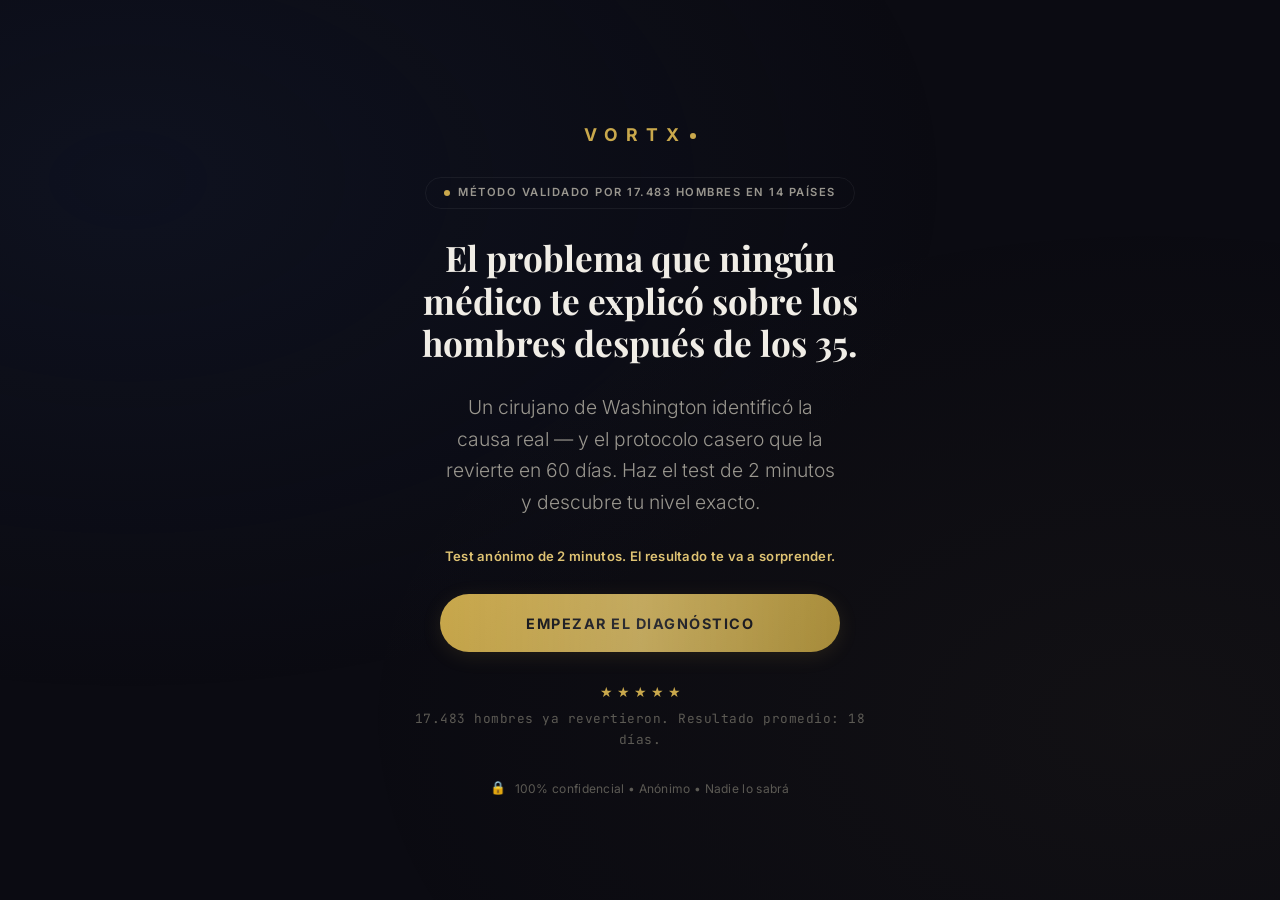
==== commit 31f87292: "feat: WhatsApp optional + new gate headline + LATAM Spanish audit QUIZ WHATSAPP (step 11): - Now OPT" ====
--- a/index.html
+++ b/index.html
@@ -26,10 +26,10 @@
     <section id="gate" class="screen gate active">
       <div class="gate-logo">VORTX<span></span></div>
       <div class="gate-badge">Método validado por 17.483 hombres en 14 países</div>
-      <h1 class="gate-headline">Un médico de Washington descubrió por qué el pene encoge después de los 35 — y el método casero que revierte esto en 60 días</h1>
-      <p class="gate-subheadline">No es la edad. No es la genética. Es un bloqueo vascular silencioso que ya afecta al 73% de los hombres mayores de 35 — y que se puede revertir en casa.</p>
-      <div class="gate-timer-strip">El test dura 3 minutos. Lo que vas a descubrir te va a incomodar — y aliviar al mismo tiempo.</div>
-      <button class="btn-cta" id="btn-start">QUIERO SABER POR QUÉ ESTÁ PASANDO ESTO</button>
+      <h1 class="gate-headline">El problema que ningún médico te explicó sobre los hombres después de los 35.</h1>
+      <p class="gate-subheadline">Un cirujano de Washington identificó la causa real — y el protocolo casero que la revierte en 60 días. Haz el test de 2 minutos y descubre tu nivel exacto.</p>
+      <div class="gate-timer-strip">Test anónimo de 2 minutos. El resultado te va a sorprender.</div>
+      <button class="btn-cta" id="btn-start">EMPEZAR EL DIAGNÓSTICO</button>
       <div class="gate-social-proof">
         <div class="stars">★ ★ ★ ★ ★</div>
         <span class="gate-social-count">17.483 hombres ya revertieron. Resultado promedio: 18 días.</span>
--- a/css/styles.css
+++ b/css/styles.css
@@ -2075,3 +2075,829 @@
   color: #e05555 !important;
   font-weight: 600 !important;
 }
+
+/* ── PROGRESS STEP COUNTER (Michael Aagaard optimization) ── */
+.progress-step-counter {
+  display: flex;
+  justify-content: space-between;
+  align-items: center;
+  padding: 8px 14px 2px;
+  font-family: var(--font-mono);
+  font-size: 0.72rem;
+  font-weight: 600;
+  letter-spacing: 0.5px;
+}
+.progress-step-num {
+  color: var(--gold);
+  text-transform: uppercase;
+}
+.progress-step-pct {
+  color: var(--text-muted);
+  font-variant-numeric: tabular-nums;
+}
+
+/* ── RESUME BANNER (recovery for abandoners) ── */
+.resume-banner {
+  position: fixed;
+  inset: 0;
+  background: rgba(11, 11, 18, 0.92);
+  backdrop-filter: blur(8px);
+  display: flex;
+  flex-direction: column;
+  align-items: center;
+  justify-content: center;
+  z-index: 9999;
+  padding: 24px;
+  text-align: center;
+  animation: fadeInResume 0.4s ease;
+}
+@keyframes fadeInResume {
+  from { opacity: 0; }
+  to   { opacity: 1; }
+}
+.resume-banner p {
+  color: var(--text-primary);
+  font-family: var(--font-display);
+  font-size: 1.4rem;
+  line-height: 1.4;
+  margin-bottom: 24px;
+  max-width: 380px;
+}
+.resume-banner .resume-actions {
+  display: flex;
+  flex-direction: column;
+  gap: 12px;
+  width: 100%;
+  max-width: 340px;
+}
+.resume-banner .btn-resume-yes {
+  background: linear-gradient(135deg, var(--gold), var(--gold-dark));
+  color: var(--bg-primary);
+  border: none;
+  font-family: var(--font-body);
+  font-weight: 700;
+  letter-spacing: 1.5px;
+  padding: 16px 24px;
+  border-radius: var(--radius-btn);
+  font-size: 0.88rem;
+  cursor: pointer;
+  text-transform: uppercase;
+  min-height: 56px;
+  box-shadow: 0 4px 20px var(--gold-glow);
+}
+.resume-banner .btn-resume-no {
+  background: transparent;
+  color: var(--text-secondary);
+  border: 1px solid var(--border-default);
+  font-family: var(--font-body);
+  font-weight: 500;
+  padding: 14px 24px;
+  border-radius: var(--radius-btn);
+  font-size: 0.78rem;
+  cursor: pointer;
+  text-transform: uppercase;
+}
+.resume-banner .btn-resume-no:hover {
+  color: var(--text-primary);
+  border-color: var(--border-hover);
+}
+
+/* ══════════════════════════════════════════════════════════ */
+/*  HORMOZI VALUE STACK — pricing reconstruction               */
+/* ══════════════════════════════════════════════════════════ */
+
+.pricing-social-counter {
+  text-align: center;
+  padding: 20px 16px 24px;
+  margin-bottom: 20px;
+}
+.pricing-social-num {
+  font-family: var(--font-mono);
+  font-weight: 700;
+  font-size: 2.4rem;
+  color: var(--gold);
+  line-height: 1;
+  font-variant-numeric: tabular-nums;
+}
+.pricing-social-txt {
+  font-family: var(--font-body);
+  color: var(--text-secondary);
+  font-size: 0.85rem;
+  margin-top: 6px;
+  letter-spacing: 0.3px;
+}
+.pricing-social-live {
+  display: inline-flex;
+  align-items: center;
+  gap: 8px;
+  margin-top: 14px;
+  font-size: 0.74rem;
+  color: var(--status-good);
+  font-weight: 600;
+  letter-spacing: 0.4px;
+}
+.pulse-dot {
+  width: 8px;
+  height: 8px;
+  border-radius: 50%;
+  background: var(--status-good);
+  box-shadow: 0 0 0 0 rgba(76, 175, 106, 0.7);
+  animation: pulseDot 1.8s infinite;
+}
+@keyframes pulseDot {
+  0%   { box-shadow: 0 0 0 0 rgba(76, 175, 106, 0.7); }
+  70%  { box-shadow: 0 0 0 10px rgba(76, 175, 106, 0); }
+  100% { box-shadow: 0 0 0 0 rgba(76, 175, 106, 0); }
+}
+
+/* ── VALUE STACK ─────────────────────────────────────── */
+.value-stack {
+  background: linear-gradient(180deg, var(--bg-secondary), var(--bg-primary));
+  border: 1px solid var(--border-default);
+  border-radius: var(--radius-lg);
+  padding: 22px 18px 26px;
+  margin: 24px 0 20px;
+}
+.value-stack-header {
+  text-align: center;
+  font-family: var(--font-body);
+  font-weight: 700;
+  font-size: 0.78rem;
+  letter-spacing: 2.5px;
+  color: var(--gold);
+  text-transform: uppercase;
+  padding-bottom: 18px;
+  border-bottom: 1px solid var(--border-default);
+  margin-bottom: 12px;
+}
+.value-stack-item {
+  display: flex;
+  align-items: flex-start;
+  gap: 12px;
+  padding: 14px 4px;
+  border-bottom: 1px dashed rgba(255, 255, 255, 0.05);
+}
+.value-stack-item:last-of-type {
+  border-bottom: none;
+}
+.vsi-check {
+  flex-shrink: 0;
+  width: 24px;
+  height: 24px;
+  border-radius: 50%;
+  background: rgba(76, 175, 106, 0.15);
+  color: var(--status-good);
+  display: flex;
+  align-items: center;
+  justify-content: center;
+  font-weight: 700;
+  font-size: 0.9rem;
+  margin-top: 2px;
+}
+.value-stack-bonus .vsi-check {
+  background: rgba(201, 168, 76, 0.15);
+  font-size: 1.1rem;
+}
+.vsi-content {
+  flex: 1;
+  min-width: 0;
+}
+.vsi-title {
+  font-family: var(--font-body);
+  font-weight: 600;
+  font-size: 0.95rem;
+  color: var(--text-primary);
+  line-height: 1.3;
+  margin-bottom: 4px;
+}
+.vsi-desc {
+  font-size: 0.8rem;
+  color: var(--text-secondary);
+  line-height: 1.45;
+}
+.vsi-price {
+  font-family: var(--font-mono);
+  font-weight: 700;
+  font-size: 1rem;
+  color: var(--text-secondary);
+  flex-shrink: 0;
+  margin-top: 2px;
+  text-decoration: line-through;
+  text-decoration-color: rgba(154, 151, 143, 0.5);
+}
+
+.value-stack-total {
+  display: flex;
+  justify-content: space-between;
+  align-items: center;
+  padding: 18px 4px 10px;
+  border-top: 2px solid var(--border-default);
+  margin-top: 8px;
+}
+.vst-label {
+  font-family: var(--font-body);
+  font-weight: 700;
+  font-size: 0.82rem;
+  letter-spacing: 1.5px;
+  color: var(--text-secondary);
+  text-transform: uppercase;
+}
+.vst-old {
+  font-family: var(--font-mono);
+  font-weight: 700;
+  font-size: 1.4rem;
+  color: var(--text-secondary);
+  text-decoration: line-through;
+  text-decoration-color: var(--status-critical);
+  text-decoration-thickness: 2px;
+}
+
+.value-stack-today {
+  text-align: center;
+  padding: 18px 12px;
+  margin-top: 6px;
+  background: linear-gradient(135deg, rgba(201, 168, 76, 0.1), rgba(201, 168, 76, 0.02));
+  border: 1px solid rgba(201, 168, 76, 0.3);
+  border-radius: var(--radius-md);
+}
+.vsth-label {
+  font-family: var(--font-body);
+  font-weight: 700;
+  font-size: 0.75rem;
+  letter-spacing: 2px;
+  color: var(--gold);
+  text-transform: uppercase;
+  margin-bottom: 6px;
+}
+.vsth-price {
+  font-family: var(--font-display);
+  font-weight: 700;
+  font-size: 3.6rem;
+  color: var(--gold);
+  line-height: 1;
+  letter-spacing: -0.02em;
+}
+.vsth-price span {
+  font-size: 1.6rem;
+  vertical-align: top;
+  margin-right: 4px;
+  font-weight: 400;
+}
+.vsth-tag {
+  margin-top: 10px;
+  font-family: var(--font-body);
+  font-size: 0.78rem;
+  color: var(--status-good);
+  font-weight: 600;
+  letter-spacing: 0.3px;
+  line-height: 1.4;
+}
+
+/* ── EFFORT BOX (Hormozi — reduce perceived sacrifice) ── */
+.effort-box {
+  display: flex;
+  align-items: center;
+  gap: 14px;
+  padding: 16px 18px;
+  background: rgba(201, 168, 76, 0.05);
+  border: 1px solid rgba(201, 168, 76, 0.2);
+  border-radius: var(--radius-md);
+  margin: 18px 0;
+}
+.effort-icon {
+  font-size: 2rem;
+  flex-shrink: 0;
+}
+.effort-content {
+  flex: 1;
+}
+.effort-title {
+  font-family: var(--font-body);
+  font-weight: 700;
+  font-size: 0.95rem;
+  color: var(--text-primary);
+  margin-bottom: 4px;
+  line-height: 1.3;
+}
+.effort-desc {
+  font-size: 0.78rem;
+  color: var(--text-secondary);
+  line-height: 1.45;
+}
+
+/* ── DOUBLED GUARANTEE ─────────────────────────────────── */
+.guarantee-box--doubled {
+  position: relative;
+  background: linear-gradient(135deg, rgba(201, 168, 76, 0.08), rgba(76, 175, 106, 0.04));
+  border: 2px solid var(--gold);
+  border-radius: var(--radius-lg);
+  padding: 26px 20px 22px;
+  margin: 24px 0;
+  text-align: center;
+  box-shadow: 0 8px 32px rgba(201, 168, 76, 0.15);
+}
+.guarantee-shield {
+  font-size: 2.8rem;
+  margin-bottom: 8px;
+}
+.guarantee-badge {
+  display: inline-block;
+  font-family: var(--font-body);
+  font-weight: 700;
+  font-size: 0.7rem;
+  letter-spacing: 2.5px;
+  color: var(--bg-primary);
+  background: var(--gold);
+  padding: 5px 14px;
+  border-radius: var(--radius-btn);
+  margin-bottom: 14px;
+}
+.guarantee-title-big {
+  font-family: var(--font-display);
+  font-weight: 700;
+  font-size: 1.35rem;
+  color: var(--text-primary);
+  line-height: 1.3;
+  margin-bottom: 12px;
+}
+.guarantee-text-big {
+  font-size: 0.9rem;
+  color: var(--text-secondary);
+  line-height: 1.55;
+  margin-bottom: 10px;
+}
+.guarantee-text-big strong {
+  color: var(--gold);
+  font-weight: 700;
+}
+.guarantee-small {
+  font-family: var(--font-mono);
+  font-size: 0.72rem;
+  color: var(--text-muted);
+  letter-spacing: 0.3px;
+}
+
+/* ── WHATSAPP SCREENSHOTS SECTION ─────────────────────── */
+.whatsapp-testimonials {
+  margin: 26px 0 20px;
+}
+.wa-test-header {
+  text-align: center;
+  font-family: var(--font-body);
+  font-weight: 700;
+  font-size: 0.76rem;
+  letter-spacing: 2px;
+  color: var(--gold);
+  text-transform: uppercase;
+  margin-bottom: 16px;
+}
+.wa-test-grid {
+  display: grid;
+  grid-template-columns: 1fr 1fr;
+  gap: 10px;
+}
+.wa-placeholder {
+  aspect-ratio: 9 / 16;
+  border-radius: var(--radius-md);
+  overflow: hidden;
+  background: var(--bg-card);
+  border: 1px solid var(--border-default);
+  display: flex;
+  align-items: center;
+  justify-content: center;
+  cursor: pointer;
+  transition: transform 0.25s ease, border-color 0.25s ease;
+  box-shadow: 0 4px 12px rgba(0, 0, 0, 0.2);
+}
+.wa-placeholder:hover {
+  transform: translateY(-2px);
+  border-color: rgba(201, 168, 76, 0.3);
+}
+.wa-placeholder img {
+  width: 100%;
+  height: 100%;
+  object-fit: cover;
+  display: block;
+}
+.wa-placeholder:has(img[style*="display:none"]) {
+  display: none;
+}
+
+/* Lightbox overlay when user taps a WhatsApp screenshot */
+.wa-lightbox {
+  position: fixed;
+  inset: 0;
+  background: rgba(0, 0, 0, 0.95);
+  display: flex;
+  align-items: center;
+  justify-content: center;
+  z-index: 9999;
+  padding: 20px;
+  cursor: pointer;
+  animation: fadeInLightbox 0.25s ease;
+}
+@keyframes fadeInLightbox {
+  from { opacity: 0; }
+  to   { opacity: 1; }
+}
+.wa-lightbox img {
+  max-width: 100%;
+  max-height: 100%;
+  object-fit: contain;
+  border-radius: 12px;
+}
+.wa-lightbox-close {
+  position: absolute;
+  top: 20px;
+  right: 20px;
+  width: 40px;
+  height: 40px;
+  background: rgba(255, 255, 255, 0.1);
+  border: 1px solid rgba(255, 255, 255, 0.2);
+  border-radius: 50%;
+  color: #fff;
+  font-size: 1.4rem;
+  cursor: pointer;
+  display: flex;
+  align-items: center;
+  justify-content: center;
+}
+
+/* ── FINAL REASSURANCE ROW ────────────────────────────── */
+.final-reassurance {
+  display: flex;
+  justify-content: space-around;
+  align-items: center;
+  gap: 8px;
+  padding: 18px 4px;
+  margin-top: 16px;
+  border-top: 1px solid var(--border-default);
+  flex-wrap: wrap;
+}
+.fr-item {
+  font-family: var(--font-body);
+  font-size: 0.7rem;
+  color: var(--text-secondary);
+  letter-spacing: 0.3px;
+  font-weight: 500;
+  text-align: center;
+  flex: 1;
+  min-width: 0;
+}
+
+
+/* ══════════════════════════════════════════════════════════ */
+/*  CHECKOUT TRANSITION — "Preparando tu pago seguro"          */
+/*  Reduz estranhamento ao redirect para pay.hotmart.com       */
+/* ══════════════════════════════════════════════════════════ */
+.checkout-transition {
+  position: fixed;
+  inset: 0;
+  z-index: 99999;
+  background: rgba(11, 11, 18, 0.96);
+  backdrop-filter: blur(10px);
+  display: flex;
+  align-items: center;
+  justify-content: center;
+  padding: 24px;
+  animation: ctFadeIn 0.25s ease;
+}
+@keyframes ctFadeIn {
+  from { opacity: 0; }
+  to   { opacity: 1; }
+}
+.ct-card {
+  width: 100%;
+  max-width: 360px;
+  background: linear-gradient(180deg, var(--bg-secondary), var(--bg-primary));
+  border: 1px solid var(--gold);
+  border-radius: var(--radius-lg);
+  padding: 32px 24px 20px;
+  text-align: center;
+  box-shadow: 0 20px 60px rgba(0,0,0,0.6), 0 0 0 1px rgba(201, 168, 76, 0.2) inset;
+}
+.ct-spinner {
+  position: relative;
+  width: 64px;
+  height: 64px;
+  margin: 0 auto 20px;
+}
+.ct-spinner-ring {
+  position: absolute;
+  inset: 0;
+  border: 3px solid rgba(201, 168, 76, 0.15);
+  border-top-color: var(--gold);
+  border-radius: 50%;
+  animation: ctSpin 0.9s linear infinite;
+}
+@keyframes ctSpin {
+  to { transform: rotate(360deg); }
+}
+.ct-spinner-lock {
+  position: absolute;
+  inset: 0;
+  display: flex;
+  align-items: center;
+  justify-content: center;
+  font-size: 1.6rem;
+}
+.ct-title {
+  font-family: var(--font-display);
+  font-weight: 700;
+  font-size: 1.15rem;
+  color: var(--text-primary);
+  letter-spacing: -0.01em;
+  margin-bottom: 22px;
+}
+.ct-steps {
+  display: flex;
+  flex-direction: column;
+  gap: 10px;
+  margin-bottom: 22px;
+  text-align: left;
+}
+.ct-step {
+  display: flex;
+  align-items: center;
+  gap: 10px;
+  font-family: var(--font-body);
+  font-size: 0.85rem;
+  color: var(--text-muted);
+  opacity: 0.5;
+  transition: all 0.35s ease;
+  padding: 8px 12px;
+  border-radius: var(--radius-sm);
+  background: rgba(255,255,255,0.02);
+}
+.ct-step .ct-check {
+  display: flex;
+  align-items: center;
+  justify-content: center;
+  width: 20px;
+  height: 20px;
+  border-radius: 50%;
+  background: rgba(255,255,255,0.05);
+  color: transparent;
+  font-size: 0.75rem;
+  font-weight: 700;
+  flex-shrink: 0;
+  transition: all 0.35s ease;
+}
+.ct-step.done {
+  opacity: 1;
+  color: var(--text-primary);
+  background: rgba(76, 175, 106, 0.08);
+}
+.ct-step.done .ct-check {
+  background: var(--status-good);
+  color: #fff;
+}
+.ct-footer {
+  display: flex;
+  align-items: center;
+  justify-content: center;
+  gap: 8px;
+  padding-top: 14px;
+  border-top: 1px solid var(--border-default);
+  font-family: var(--font-body);
+  font-size: 0.72rem;
+  color: var(--text-muted);
+  line-height: 1.4;
+}
+.ct-footer strong {
+  color: var(--gold);
+  font-weight: 700;
+}
+.ct-badge-icon {
+  width: 14px;
+  height: 14px;
+  flex-shrink: 0;
+}
+
+
+/* ══════════════════════════════════════════════════════════ */
+/*  EXIT INTENT POPUP — Opção A (guardar diagnóstico)          */
+/*  NÃO dá desconto. Captura WhatsApp para recovery 24h.        */
+/* ══════════════════════════════════════════════════════════ */
+.vx-exit-popup {
+  position: fixed;
+  inset: 0;
+  z-index: 99998;
+  background: rgba(11, 11, 18, 0.92);
+  backdrop-filter: blur(8px);
+  display: flex;
+  align-items: center;
+  justify-content: center;
+  padding: 20px;
+  animation: vepFadeIn 0.3s ease;
+}
+.vx-exit-popup.vep-closing {
+  animation: vepFadeOut 0.25s ease forwards;
+}
+@keyframes vepFadeIn {
+  from { opacity: 0; }
+  to   { opacity: 1; }
+}
+@keyframes vepFadeOut {
+  to { opacity: 0; }
+}
+.vep-card {
+  position: relative;
+  width: 100%;
+  max-width: 400px;
+  background: linear-gradient(180deg, var(--bg-secondary), var(--bg-primary));
+  border: 2px solid var(--gold);
+  border-radius: var(--radius-lg);
+  padding: 28px 22px 22px;
+  text-align: center;
+  box-shadow: 0 20px 60px rgba(0,0,0,0.6);
+  animation: vepSlideUp 0.4s cubic-bezier(0.34, 1.56, 0.64, 1);
+}
+@keyframes vepSlideUp {
+  from { transform: translateY(30px); opacity: 0; }
+  to   { transform: translateY(0); opacity: 1; }
+}
+.vep-close {
+  position: absolute;
+  top: 12px;
+  right: 12px;
+  width: 32px;
+  height: 32px;
+  background: rgba(255,255,255,0.05);
+  border: 1px solid var(--border-default);
+  border-radius: 50%;
+  color: var(--text-muted);
+  font-size: 0.9rem;
+  cursor: pointer;
+  display: flex;
+  align-items: center;
+  justify-content: center;
+  transition: all 0.2s ease;
+}
+.vep-close:hover {
+  background: rgba(255,255,255,0.1);
+  color: var(--text-primary);
+}
+.vep-icon {
+  font-size: 2.4rem;
+  margin-bottom: 8px;
+}
+.vep-title {
+  font-family: var(--font-display);
+  font-weight: 700;
+  font-size: 1.3rem;
+  color: var(--text-primary);
+  line-height: 1.25;
+  margin-bottom: 6px;
+}
+.vep-subtitle {
+  font-family: var(--font-body);
+  font-size: 0.95rem;
+  color: var(--gold);
+  font-weight: 600;
+  margin-bottom: 20px;
+}
+.vep-body {
+  text-align: left;
+  margin-bottom: 18px;
+  padding: 16px 14px;
+  background: rgba(255,255,255,0.02);
+  border-radius: var(--radius-md);
+  border: 1px solid var(--border-default);
+}
+.vep-body p {
+  font-size: 0.88rem;
+  color: var(--text-secondary);
+  line-height: 1.55;
+  margin-bottom: 8px;
+}
+.vep-body p:last-child { margin-bottom: 0; }
+.vep-body strong {
+  color: var(--text-primary);
+  font-weight: 700;
+}
+.vep-price-now {
+  color: var(--gold);
+  font-weight: 700;
+}
+.vep-price-old {
+  color: var(--text-muted);
+  text-decoration: line-through;
+}
+.vep-note {
+  font-size: 0.78rem !important;
+  color: var(--text-muted) !important;
+  padding-top: 8px;
+  border-top: 1px dashed var(--border-default);
+  margin-top: 10px !important;
+}
+.vep-form {
+  display: flex;
+  flex-direction: column;
+  gap: 10px;
+  margin-bottom: 14px;
+}
+.vep-form input[type="tel"] {
+  width: 100%;
+  padding: 14px 16px;
+  background: var(--bg-primary);
+  border: 1px solid var(--border-default);
+  border-radius: var(--radius-md);
+  color: var(--text-primary);
+  font-family: var(--font-body);
+  font-size: 0.95rem;
+  min-height: 52px;
+}
+.vep-form input[type="tel"]:focus {
+  outline: none;
+  border-color: var(--gold);
+  box-shadow: 0 0 0 3px rgba(201, 168, 76, 0.15);
+}
+.vep-btn {
+  width: 100%;
+  background: linear-gradient(135deg, var(--gold), var(--gold-dark));
+  color: var(--bg-primary);
+  border: none;
+  padding: 15px 18px;
+  border-radius: var(--radius-md);
+  font-family: var(--font-body);
+  font-weight: 700;
+  font-size: 0.88rem;
+  letter-spacing: 1.2px;
+  text-transform: uppercase;
+  cursor: pointer;
+  min-height: 54px;
+  transition: transform 0.2s ease, box-shadow 0.2s ease;
+  box-shadow: 0 4px 16px rgba(201, 168, 76, 0.25);
+}
+.vep-btn:hover {
+  transform: translateY(-1px);
+  box-shadow: 0 6px 20px rgba(201, 168, 76, 0.35);
+}
+.vep-skip {
+  background: none;
+  border: none;
+  color: var(--text-muted);
+  font-family: var(--font-body);
+  font-size: 0.82rem;
+  padding: 10px;
+  cursor: pointer;
+  width: 100%;
+  transition: color 0.2s ease;
+}
+.vep-skip:hover {
+  color: var(--text-secondary);
+}
+.vep-footer {
+  display: flex;
+  justify-content: center;
+  align-items: center;
+  gap: 6px;
+  flex-wrap: wrap;
+  padding-top: 14px;
+  border-top: 1px solid var(--border-default);
+  margin-top: 14px;
+  font-size: 0.7rem;
+  color: var(--text-muted);
+}
+/* Success state */
+.vep-success {
+  padding: 20px 10px;
+  text-align: center;
+}
+.vep-success-icon {
+  width: 56px;
+  height: 56px;
+  margin: 0 auto 14px;
+  background: var(--status-good);
+  border-radius: 50%;
+  display: flex;
+  align-items: center;
+  justify-content: center;
+  color: #fff;
+  font-size: 1.6rem;
+  animation: vepPopIn 0.5s cubic-bezier(0.34, 1.56, 0.64, 1);
+}
+@keyframes vepPopIn {
+  from { transform: scale(0); }
+  to   { transform: scale(1); }
+}
+.vep-success-title {
+  font-family: var(--font-display);
+  font-weight: 700;
+  font-size: 1.3rem;
+  color: var(--text-primary);
+  margin-bottom: 12px;
+}
+.vep-success p {
+  font-size: 0.9rem;
+  color: var(--text-secondary);
+  line-height: 1.55;
+  margin-bottom: 20px;
+}
+.vep-btn-back {
+  background: transparent !important;
+  color: var(--text-primary) !important;
+  border: 1px solid var(--border-default) !important;
+  box-shadow: none !important;
+}
--- a/css/styles.css
+++ b/css/styles.css
@@ -2075,3 +2075,829 @@
   color: #e05555 !important;
   font-weight: 600 !important;
 }
+
+/* ── PROGRESS STEP COUNTER (Michael Aagaard optimization) ── */
+.progress-step-counter {
+  display: flex;
+  justify-content: space-between;
+  align-items: center;
+  padding: 8px 14px 2px;
+  font-family: var(--font-mono);
+  font-size: 0.72rem;
+  font-weight: 600;
+  letter-spacing: 0.5px;
+}
+.progress-step-num {
+  color: var(--gold);
+  text-transform: uppercase;
+}
+.progress-step-pct {
+  color: var(--text-muted);
+  font-variant-numeric: tabular-nums;
+}
+
+/* ── RESUME BANNER (recovery for abandoners) ── */
+.resume-banner {
+  position: fixed;
+  inset: 0;
+  background: rgba(11, 11, 18, 0.92);
+  backdrop-filter: blur(8px);
+  display: flex;
+  flex-direction: column;
+  align-items: center;
+  justify-content: center;
+  z-index: 9999;
+  padding: 24px;
+  text-align: center;
+  animation: fadeInResume 0.4s ease;
+}
+@keyframes fadeInResume {
+  from { opacity: 0; }
+  to   { opacity: 1; }
+}
+.resume-banner p {
+  color: var(--text-primary);
+  font-family: var(--font-display);
+  font-size: 1.4rem;
+  line-height: 1.4;
+  margin-bottom: 24px;
+  max-width: 380px;
+}
+.resume-banner .resume-actions {
+  display: flex;
+  flex-direction: column;
+  gap: 12px;
+  width: 100%;
+  max-width: 340px;
+}
+.resume-banner .btn-resume-yes {
+  background: linear-gradient(135deg, var(--gold), var(--gold-dark));
+  color: var(--bg-primary);
+  border: none;
+  font-family: var(--font-body);
+  font-weight: 700;
+  letter-spacing: 1.5px;
+  padding: 16px 24px;
+  border-radius: var(--radius-btn);
+  font-size: 0.88rem;
+  cursor: pointer;
+  text-transform: uppercase;
+  min-height: 56px;
+  box-shadow: 0 4px 20px var(--gold-glow);
+}
+.resume-banner .btn-resume-no {
+  background: transparent;
+  color: var(--text-secondary);
+  border: 1px solid var(--border-default);
+  font-family: var(--font-body);
+  font-weight: 500;
+  padding: 14px 24px;
+  border-radius: var(--radius-btn);
+  font-size: 0.78rem;
+  cursor: pointer;
+  text-transform: uppercase;
+}
+.resume-banner .btn-resume-no:hover {
+  color: var(--text-primary);
+  border-color: var(--border-hover);
+}
+
+/* ══════════════════════════════════════════════════════════ */
+/*  HORMOZI VALUE STACK — pricing reconstruction               */
+/* ══════════════════════════════════════════════════════════ */
+
+.pricing-social-counter {
+  text-align: center;
+  padding: 20px 16px 24px;
+  margin-bottom: 20px;
+}
+.pricing-social-num {
+  font-family: var(--font-mono);
+  font-weight: 700;
+  font-size: 2.4rem;
+  color: var(--gold);
+  line-height: 1;
+  font-variant-numeric: tabular-nums;
+}
+.pricing-social-txt {
+  font-family: var(--font-body);
+  color: var(--text-secondary);
+  font-size: 0.85rem;
+  margin-top: 6px;
+  letter-spacing: 0.3px;
+}
+.pricing-social-live {
+  display: inline-flex;
+  align-items: center;
+  gap: 8px;
+  margin-top: 14px;
+  font-size: 0.74rem;
+  color: var(--status-good);
+  font-weight: 600;
+  letter-spacing: 0.4px;
+}
+.pulse-dot {
+  width: 8px;
+  height: 8px;
+  border-radius: 50%;
+  background: var(--status-good);
+  box-shadow: 0 0 0 0 rgba(76, 175, 106, 0.7);
+  animation: pulseDot 1.8s infinite;
+}
+@keyframes pulseDot {
+  0%   { box-shadow: 0 0 0 0 rgba(76, 175, 106, 0.7); }
+  70%  { box-shadow: 0 0 0 10px rgba(76, 175, 106, 0); }
+  100% { box-shadow: 0 0 0 0 rgba(76, 175, 106, 0); }
+}
+
+/* ── VALUE STACK ─────────────────────────────────────── */
+.value-stack {
+  background: linear-gradient(180deg, var(--bg-secondary), var(--bg-primary));
+  border: 1px solid var(--border-default);
+  border-radius: var(--radius-lg);
+  padding: 22px 18px 26px;
+  margin: 24px 0 20px;
+}
+.value-stack-header {
+  text-align: center;
+  font-family: var(--font-body);
+  font-weight: 700;
+  font-size: 0.78rem;
+  letter-spacing: 2.5px;
+  color: var(--gold);
+  text-transform: uppercase;
+  padding-bottom: 18px;
+  border-bottom: 1px solid var(--border-default);
+  margin-bottom: 12px;
+}
+.value-stack-item {
+  display: flex;
+  align-items: flex-start;
+  gap: 12px;
+  padding: 14px 4px;
+  border-bottom: 1px dashed rgba(255, 255, 255, 0.05);
+}
+.value-stack-item:last-of-type {
+  border-bottom: none;
+}
+.vsi-check {
+  flex-shrink: 0;
+  width: 24px;
+  height: 24px;
+  border-radius: 50%;
+  background: rgba(76, 175, 106, 0.15);
+  color: var(--status-good);
+  display: flex;
+  align-items: center;
+  justify-content: center;
+  font-weight: 700;
+  font-size: 0.9rem;
+  margin-top: 2px;
+}
+.value-stack-bonus .vsi-check {
+  background: rgba(201, 168, 76, 0.15);
+  font-size: 1.1rem;
+}
+.vsi-content {
+  flex: 1;
+  min-width: 0;
+}
+.vsi-title {
+  font-family: var(--font-body);
+  font-weight: 600;
+  font-size: 0.95rem;
+  color: var(--text-primary);
+  line-height: 1.3;
+  margin-bottom: 4px;
+}
+.vsi-desc {
+  font-size: 0.8rem;
+  color: var(--text-secondary);
+  line-height: 1.45;
+}
+.vsi-price {
+  font-family: var(--font-mono);
+  font-weight: 700;
+  font-size: 1rem;
+  color: var(--text-secondary);
+  flex-shrink: 0;
+  margin-top: 2px;
+  text-decoration: line-through;
+  text-decoration-color: rgba(154, 151, 143, 0.5);
+}
+
+.value-stack-total {
+  display: flex;
+  justify-content: space-between;
+  align-items: center;
+  padding: 18px 4px 10px;
+  border-top: 2px solid var(--border-default);
+  margin-top: 8px;
+}
+.vst-label {
+  font-family: var(--font-body);
+  font-weight: 700;
+  font-size: 0.82rem;
+  letter-spacing: 1.5px;
+  color: var(--text-secondary);
+  text-transform: uppercase;
+}
+.vst-old {
+  font-family: var(--font-mono);
+  font-weight: 700;
+  font-size: 1.4rem;
+  color: var(--text-secondary);
+  text-decoration: line-through;
+  text-decoration-color: var(--status-critical);
+  text-decoration-thickness: 2px;
+}
+
+.value-stack-today {
+  text-align: center;
+  padding: 18px 12px;
+  margin-top: 6px;
+  background: linear-gradient(135deg, rgba(201, 168, 76, 0.1), rgba(201, 168, 76, 0.02));
+  border: 1px solid rgba(201, 168, 76, 0.3);
+  border-radius: var(--radius-md);
+}
+.vsth-label {
+  font-family: var(--font-body);
+  font-weight: 700;
+  font-size: 0.75rem;
+  letter-spacing: 2px;
+  color: var(--gold);
+  text-transform: uppercase;
+  margin-bottom: 6px;
+}
+.vsth-price {
+  font-family: var(--font-display);
+  font-weight: 700;
+  font-size: 3.6rem;
+  color: var(--gold);
+  line-height: 1;
+  letter-spacing: -0.02em;
+}
+.vsth-price span {
+  font-size: 1.6rem;
+  vertical-align: top;
+  margin-right: 4px;
+  font-weight: 400;
+}
+.vsth-tag {
+  margin-top: 10px;
+  font-family: var(--font-body);
+  font-size: 0.78rem;
+  color: var(--status-good);
+  font-weight: 600;
+  letter-spacing: 0.3px;
+  line-height: 1.4;
+}
+
+/* ── EFFORT BOX (Hormozi — reduce perceived sacrifice) ── */
+.effort-box {
+  display: flex;
+  align-items: center;
+  gap: 14px;
+  padding: 16px 18px;
+  background: rgba(201, 168, 76, 0.05);
+  border: 1px solid rgba(201, 168, 76, 0.2);
+  border-radius: var(--radius-md);
+  margin: 18px 0;
+}
+.effort-icon {
+  font-size: 2rem;
+  flex-shrink: 0;
+}
+.effort-content {
+  flex: 1;
+}
+.effort-title {
+  font-family: var(--font-body);
+  font-weight: 700;
+  font-size: 0.95rem;
+  color: var(--text-primary);
+  margin-bottom: 4px;
+  line-height: 1.3;
+}
+.effort-desc {
+  font-size: 0.78rem;
+  color: var(--text-secondary);
+  line-height: 1.45;
+}
+
+/* ── DOUBLED GUARANTEE ─────────────────────────────────── */
+.guarantee-box--doubled {
+  position: relative;
+  background: linear-gradient(135deg, rgba(201, 168, 76, 0.08), rgba(76, 175, 106, 0.04));
+  border: 2px solid var(--gold);
+  border-radius: var(--radius-lg);
+  padding: 26px 20px 22px;
+  margin: 24px 0;
+  text-align: center;
+  box-shadow: 0 8px 32px rgba(201, 168, 76, 0.15);
+}
+.guarantee-shield {
+  font-size: 2.8rem;
+  margin-bottom: 8px;
+}
+.guarantee-badge {
+  display: inline-block;
+  font-family: var(--font-body);
+  font-weight: 700;
+  font-size: 0.7rem;
+  letter-spacing: 2.5px;
+  color: var(--bg-primary);
+  background: var(--gold);
+  padding: 5px 14px;
+  border-radius: var(--radius-btn);
+  margin-bottom: 14px;
+}
+.guarantee-title-big {
+  font-family: var(--font-display);
+  font-weight: 700;
+  font-size: 1.35rem;
+  color: var(--text-primary);
+  line-height: 1.3;
+  margin-bottom: 12px;
+}
+.guarantee-text-big {
+  font-size: 0.9rem;
+  color: var(--text-secondary);
+  line-height: 1.55;
+  margin-bottom: 10px;
+}
+.guarantee-text-big strong {
+  color: var(--gold);
+  font-weight: 700;
+}
+.guarantee-small {
+  font-family: var(--font-mono);
+  font-size: 0.72rem;
+  color: var(--text-muted);
+  letter-spacing: 0.3px;
+}
+
+/* ── WHATSAPP SCREENSHOTS SECTION ─────────────────────── */
+.whatsapp-testimonials {
+  margin: 26px 0 20px;
+}
+.wa-test-header {
+  text-align: center;
+  font-family: var(--font-body);
+  font-weight: 700;
+  font-size: 0.76rem;
+  letter-spacing: 2px;
+  color: var(--gold);
+  text-transform: uppercase;
+  margin-bottom: 16px;
+}
+.wa-test-grid {
+  display: grid;
+  grid-template-columns: 1fr 1fr;
+  gap: 10px;
+}
+.wa-placeholder {
+  aspect-ratio: 9 / 16;
+  border-radius: var(--radius-md);
+  overflow: hidden;
+  background: var(--bg-card);
+  border: 1px solid var(--border-default);
+  display: flex;
+  align-items: center;
+  justify-content: center;
+  cursor: pointer;
+  transition: transform 0.25s ease, border-color 0.25s ease;
+  box-shadow: 0 4px 12px rgba(0, 0, 0, 0.2);
+}
+.wa-placeholder:hover {
+  transform: translateY(-2px);
+  border-color: rgba(201, 168, 76, 0.3);
+}
+.wa-placeholder img {
+  width: 100%;
+  height: 100%;
+  object-fit: cover;
+  display: block;
+}
+.wa-placeholder:has(img[style*="display:none"]) {
+  display: none;
+}
+
+/* Lightbox overlay when user taps a WhatsApp screenshot */
+.wa-lightbox {
+  position: fixed;
+  inset: 0;
+  background: rgba(0, 0, 0, 0.95);
+  display: flex;
+  align-items: center;
+  justify-content: center;
+  z-index: 9999;
+  padding: 20px;
+  cursor: pointer;
+  animation: fadeInLightbox 0.25s ease;
+}
+@keyframes fadeInLightbox {
+  from { opacity: 0; }
+  to   { opacity: 1; }
+}
+.wa-lightbox img {
+  max-width: 100%;
+  max-height: 100%;
+  object-fit: contain;
+  border-radius: 12px;
+}
+.wa-lightbox-close {
+  position: absolute;
+  top: 20px;
+  right: 20px;
+  width: 40px;
+  height: 40px;
+  background: rgba(255, 255, 255, 0.1);
+  border: 1px solid rgba(255, 255, 255, 0.2);
+  border-radius: 50%;
+  color: #fff;
+  font-size: 1.4rem;
+  cursor: pointer;
+  display: flex;
+  align-items: center;
+  justify-content: center;
+}
+
+/* ── FINAL REASSURANCE ROW ────────────────────────────── */
+.final-reassurance {
+  display: flex;
+  justify-content: space-around;
+  align-items: center;
+  gap: 8px;
+  padding: 18px 4px;
+  margin-top: 16px;
+  border-top: 1px solid var(--border-default);
+  flex-wrap: wrap;
+}
+.fr-item {
+  font-family: var(--font-body);
+  font-size: 0.7rem;
+  color: var(--text-secondary);
+  letter-spacing: 0.3px;
+  font-weight: 500;
+  text-align: center;
+  flex: 1;
+  min-width: 0;
+}
+
+
+/* ══════════════════════════════════════════════════════════ */
+/*  CHECKOUT TRANSITION — "Preparando tu pago seguro"          */
+/*  Reduz estranhamento ao redirect para pay.hotmart.com       */
+/* ══════════════════════════════════════════════════════════ */
+.checkout-transition {
+  position: fixed;
+  inset: 0;
+  z-index: 99999;
+  background: rgba(11, 11, 18, 0.96);
+  backdrop-filter: blur(10px);
+  display: flex;
+  align-items: center;
+  justify-content: center;
+  padding: 24px;
+  animation: ctFadeIn 0.25s ease;
+}
+@keyframes ctFadeIn {
+  from { opacity: 0; }
+  to   { opacity: 1; }
+}
+.ct-card {
+  width: 100%;
+  max-width: 360px;
+  background: linear-gradient(180deg, var(--bg-secondary), var(--bg-primary));
+  border: 1px solid var(--gold);
+  border-radius: var(--radius-lg);
+  padding: 32px 24px 20px;
+  text-align: center;
+  box-shadow: 0 20px 60px rgba(0,0,0,0.6), 0 0 0 1px rgba(201, 168, 76, 0.2) inset;
+}
+.ct-spinner {
+  position: relative;
+  width: 64px;
+  height: 64px;
+  margin: 0 auto 20px;
+}
+.ct-spinner-ring {
+  position: absolute;
+  inset: 0;
+  border: 3px solid rgba(201, 168, 76, 0.15);
+  border-top-color: var(--gold);
+  border-radius: 50%;
+  animation: ctSpin 0.9s linear infinite;
+}
+@keyframes ctSpin {
+  to { transform: rotate(360deg); }
+}
+.ct-spinner-lock {
+  position: absolute;
+  inset: 0;
+  display: flex;
+  align-items: center;
+  justify-content: center;
+  font-size: 1.6rem;
+}
+.ct-title {
+  font-family: var(--font-display);
+  font-weight: 700;
+  font-size: 1.15rem;
+  color: var(--text-primary);
+  letter-spacing: -0.01em;
+  margin-bottom: 22px;
+}
+.ct-steps {
+  display: flex;
+  flex-direction: column;
+  gap: 10px;
+  margin-bottom: 22px;
+  text-align: left;
+}
+.ct-step {
+  display: flex;
+  align-items: center;
+  gap: 10px;
+  font-family: var(--font-body);
+  font-size: 0.85rem;
+  color: var(--text-muted);
+  opacity: 0.5;
+  transition: all 0.35s ease;
+  padding: 8px 12px;
+  border-radius: var(--radius-sm);
+  background: rgba(255,255,255,0.02);
+}
+.ct-step .ct-check {
+  display: flex;
+  align-items: center;
+  justify-content: center;
+  width: 20px;
+  height: 20px;
+  border-radius: 50%;
+  background: rgba(255,255,255,0.05);
+  color: transparent;
+  font-size: 0.75rem;
+  font-weight: 700;
+  flex-shrink: 0;
+  transition: all 0.35s ease;
+}
+.ct-step.done {
+  opacity: 1;
+  color: var(--text-primary);
+  background: rgba(76, 175, 106, 0.08);
+}
+.ct-step.done .ct-check {
+  background: var(--status-good);
+  color: #fff;
+}
+.ct-footer {
+  display: flex;
+  align-items: center;
+  justify-content: center;
+  gap: 8px;
+  padding-top: 14px;
+  border-top: 1px solid var(--border-default);
+  font-family: var(--font-body);
+  font-size: 0.72rem;
+  color: var(--text-muted);
+  line-height: 1.4;
+}
+.ct-footer strong {
+  color: var(--gold);
+  font-weight: 700;
+}
+.ct-badge-icon {
+  width: 14px;
+  height: 14px;
+  flex-shrink: 0;
+}
+
+
+/* ══════════════════════════════════════════════════════════ */
+/*  EXIT INTENT POPUP — Opção A (guardar diagnóstico)          */
+/*  NÃO dá desconto. Captura WhatsApp para recovery 24h.        */
+/* ══════════════════════════════════════════════════════════ */
+.vx-exit-popup {
+  position: fixed;
+  inset: 0;
+  z-index: 99998;
+  background: rgba(11, 11, 18, 0.92);
+  backdrop-filter: blur(8px);
+  display: flex;
+  align-items: center;
+  justify-content: center;
+  padding: 20px;
+  animation: vepFadeIn 0.3s ease;
+}
+.vx-exit-popup.vep-closing {
+  animation: vepFadeOut 0.25s ease forwards;
+}
+@keyframes vepFadeIn {
+  from { opacity: 0; }
+  to   { opacity: 1; }
+}
+@keyframes vepFadeOut {
+  to { opacity: 0; }
+}
+.vep-card {
+  position: relative;
+  width: 100%;
+  max-width: 400px;
+  background: linear-gradient(180deg, var(--bg-secondary), var(--bg-primary));
+  border: 2px solid var(--gold);
+  border-radius: var(--radius-lg);
+  padding: 28px 22px 22px;
+  text-align: center;
+  box-shadow: 0 20px 60px rgba(0,0,0,0.6);
+  animation: vepSlideUp 0.4s cubic-bezier(0.34, 1.56, 0.64, 1);
+}
+@keyframes vepSlideUp {
+  from { transform: translateY(30px); opacity: 0; }
+  to   { transform: translateY(0); opacity: 1; }
+}
+.vep-close {
+  position: absolute;
+  top: 12px;
+  right: 12px;
+  width: 32px;
+  height: 32px;
+  background: rgba(255,255,255,0.05);
+  border: 1px solid var(--border-default);
+  border-radius: 50%;
+  color: var(--text-muted);
+  font-size: 0.9rem;
+  cursor: pointer;
+  display: flex;
+  align-items: center;
+  justify-content: center;
+  transition: all 0.2s ease;
+}
+.vep-close:hover {
+  background: rgba(255,255,255,0.1);
+  color: var(--text-primary);
+}
+.vep-icon {
+  font-size: 2.4rem;
+  margin-bottom: 8px;
+}
+.vep-title {
+  font-family: var(--font-display);
+  font-weight: 700;
+  font-size: 1.3rem;
+  color: var(--text-primary);
+  line-height: 1.25;
+  margin-bottom: 6px;
+}
+.vep-subtitle {
+  font-family: var(--font-body);
+  font-size: 0.95rem;
+  color: var(--gold);
+  font-weight: 600;
+  margin-bottom: 20px;
+}
+.vep-body {
+  text-align: left;
+  margin-bottom: 18px;
+  padding: 16px 14px;
+  background: rgba(255,255,255,0.02);
+  border-radius: var(--radius-md);
+  border: 1px solid var(--border-default);
+}
+.vep-body p {
+  font-size: 0.88rem;
+  color: var(--text-secondary);
+  line-height: 1.55;
+  margin-bottom: 8px;
+}
+.vep-body p:last-child { margin-bottom: 0; }
+.vep-body strong {
+  color: var(--text-primary);
+  font-weight: 700;
+}
+.vep-price-now {
+  color: var(--gold);
+  font-weight: 700;
+}
+.vep-price-old {
+  color: var(--text-muted);
+  text-decoration: line-through;
+}
+.vep-note {
+  font-size: 0.78rem !important;
+  color: var(--text-muted) !important;
+  padding-top: 8px;
+  border-top: 1px dashed var(--border-default);
+  margin-top: 10px !important;
+}
+.vep-form {
+  display: flex;
+  flex-direction: column;
+  gap: 10px;
+  margin-bottom: 14px;
+}
+.vep-form input[type="tel"] {
+  width: 100%;
+  padding: 14px 16px;
+  background: var(--bg-primary);
+  border: 1px solid var(--border-default);
+  border-radius: var(--radius-md);
+  color: var(--text-primary);
+  font-family: var(--font-body);
+  font-size: 0.95rem;
+  min-height: 52px;
+}
+.vep-form input[type="tel"]:focus {
+  outline: none;
+  border-color: var(--gold);
+  box-shadow: 0 0 0 3px rgba(201, 168, 76, 0.15);
+}
+.vep-btn {
+  width: 100%;
+  background: linear-gradient(135deg, var(--gold), var(--gold-dark));
+  color: var(--bg-primary);
+  border: none;
+  padding: 15px 18px;
+  border-radius: var(--radius-md);
+  font-family: var(--font-body);
+  font-weight: 700;
+  font-size: 0.88rem;
+  letter-spacing: 1.2px;
+  text-transform: uppercase;
+  cursor: pointer;
+  min-height: 54px;
+  transition: transform 0.2s ease, box-shadow 0.2s ease;
+  box-shadow: 0 4px 16px rgba(201, 168, 76, 0.25);
+}
+.vep-btn:hover {
+  transform: translateY(-1px);
+  box-shadow: 0 6px 20px rgba(201, 168, 76, 0.35);
+}
+.vep-skip {
+  background: none;
+  border: none;
+  color: var(--text-muted);
+  font-family: var(--font-body);
+  font-size: 0.82rem;
+  padding: 10px;
+  cursor: pointer;
+  width: 100%;
+  transition: color 0.2s ease;
+}
+.vep-skip:hover {
+  color: var(--text-secondary);
+}
+.vep-footer {
+  display: flex;
+  justify-content: center;
+  align-items: center;
+  gap: 6px;
+  flex-wrap: wrap;
+  padding-top: 14px;
+  border-top: 1px solid var(--border-default);
+  margin-top: 14px;
+  font-size: 0.7rem;
+  color: var(--text-muted);
+}
+/* Success state */
+.vep-success {
+  padding: 20px 10px;
+  text-align: center;
+}
+.vep-success-icon {
+  width: 56px;
+  height: 56px;
+  margin: 0 auto 14px;
+  background: var(--status-good);
+  border-radius: 50%;
+  display: flex;
+  align-items: center;
+  justify-content: center;
+  color: #fff;
+  font-size: 1.6rem;
+  animation: vepPopIn 0.5s cubic-bezier(0.34, 1.56, 0.64, 1);
+}
+@keyframes vepPopIn {
+  from { transform: scale(0); }
+  to   { transform: scale(1); }
+}
+.vep-success-title {
+  font-family: var(--font-display);
+  font-weight: 700;
+  font-size: 1.3rem;
+  color: var(--text-primary);
+  margin-bottom: 12px;
+}
+.vep-success p {
+  font-size: 0.9rem;
+  color: var(--text-secondary);
+  line-height: 1.55;
+  margin-bottom: 20px;
+}
+.vep-btn-back {
+  background: transparent !important;
+  color: var(--text-primary) !important;
+  border: 1px solid var(--border-default) !important;
+  box-shadow: none !important;
+}
